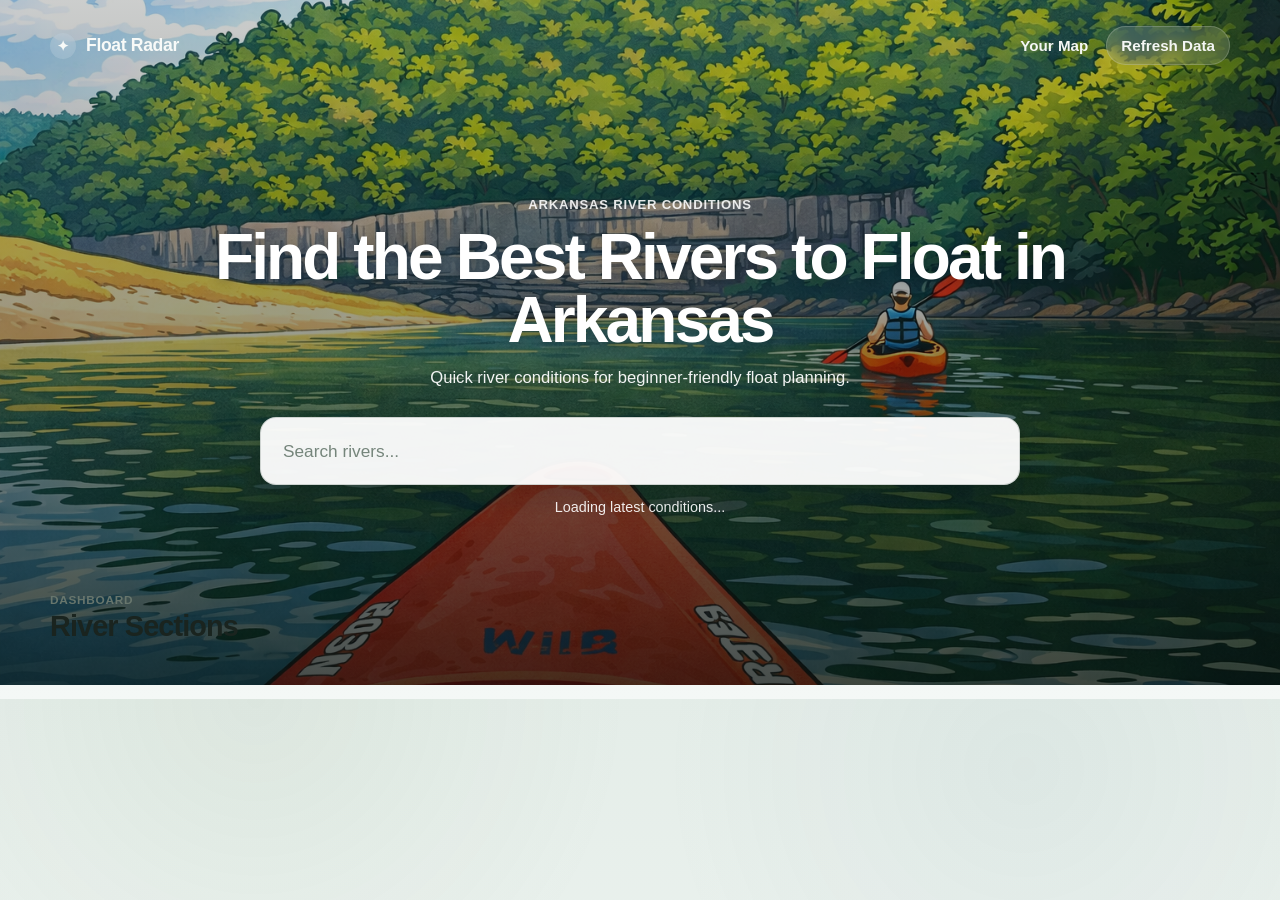
==== index.html @ 1bf14e44 "Update index.html" ====
<!DOCTYPE html>
<html lang="en">
<head>
  <meta charset="UTF-8" />
  <meta name="viewport" content="width=device-width, initial-scale=1.0" />
  <title>Float Radar</title>
  <link rel="stylesheet" href="style.css" />
</head>
<body>
  <header class="hero">
    <img class="hero-image" src="images/hero.jpg" alt="Float Radar hero" />
    <div class="hero-overlay"></div>

    <div class="hero-topbar">
      <div class="brand">
        <span class="brand-mark">✦</span>
        <span class="brand-text">Float Radar</span>
      </div>

      <nav class="top-nav" aria-label="Primary">
        <a href="#" class="nav-link">Your Map</a>
        <button id="refreshBtn" class="nav-button" type="button">Refresh Data</button>
      </nav>
    </div>

    <div class="hero-inner">
      <p class="eyebrow">Arkansas River Conditions</p>
      <h1>Find the Best Rivers to Float in Arkansas</h1>
      <p class="hero-text">
        Quick river conditions for beginner-friendly float planning.
      </p>

      <div class="hero-search-wrap">
        <label class="sr-only" for="riverSearch">Search rivers</label>
        <input
          id="riverSearch"
          class="hero-search"
          type="search"
          placeholder="Search rivers..."
          autocomplete="off"
        />
      </div>

      <p id="lastUpdated" class="last-updated">Loading latest conditions...</p>
    </div>
  </header>

  <main class="app-shell">
    <section id="messageBox" class="message-box hidden" aria-live="polite"></section>

    <section class="section-header">
      <p class="section-kicker">Dashboard</p>
      <h2>River Sections</h2>
    </section>

    <section id="riverGrid" class="river-grid" aria-live="polite"></section>
  </main>

  <script src="app.js"></script>
  <script src="script.js"></script>
</body>
</html>
---- style.css ----
:root {
  --bg: #edf3ef;
  --bg-soft: #f8fbf9;
  --text: #1a241f;
  --muted: #68766d;
  --line: rgba(20, 35, 26, 0.08);

  --white: #ffffff;
  --card-shadow: 0 14px 30px rgba(17, 29, 22, 0.1);
  --card-shadow-hover: 0 18px 34px rgba(17, 29, 22, 0.14);

  --good-bg: #8fad66;
  --good-text: #1f351d;

  --marginal-bg: #d8c36f;
  --marginal-text: #4b3b0f;

  --low-bg: #d8c36f;
  --low-text: #4b3b0f;

  --high-bg: #95afbf;
  --high-text: #173447;

  --blown-bg: #d48e7d;
  --blown-text: #4c1f16;

  --none-bg: #dde5df;
  --none-text: #38433c;

  --band-good: linear-gradient(180deg, rgba(123, 151, 101, 0.9), rgba(112, 140, 91, 0.95));
  --band-low: linear-gradient(180deg, rgba(195, 167, 88, 0.9), rgba(182, 150, 66, 0.95));
  --band-marginal: linear-gradient(180deg, rgba(195, 167, 88, 0.9), rgba(182, 150, 66, 0.95));
  --band-high: linear-gradient(180deg, rgba(124, 150, 166, 0.9), rgba(106, 133, 149, 0.95));
  --band-blown: linear-gradient(180deg, rgba(195, 109, 89, 0.95), rgba(176, 86, 67, 1));
  --band-none: linear-gradient(180deg, rgba(201, 211, 203, 0.9), rgba(187, 198, 190, 0.95));

  --radius-xl: 18px;
  --radius-lg: 14px;
  --radius-md: 10px;
}

* {
  box-sizing: border-box;
}

html {
  scroll-behavior: smooth;
}

body {
  margin: 0;
  font-family: Inter, Arial, Helvetica, sans-serif;
  color: var(--text);
  background:
    radial-gradient(circle at 20% 0%, rgba(120, 150, 110, 0.08), transparent 30%),
    radial-gradient(circle at 80% 10%, rgba(80, 120, 140, 0.06), transparent 30%),
    linear-gradient(to bottom, #e4ede8, #f4f8f6);
}

a {
  color: inherit;
  text-decoration: none;
}

button,
input {
  font: inherit;
}

.hidden {
  display: none !important;
}

.sr-only {
  position: absolute;
  width: 1px;
  height: 1px;
  padding: 0;
  margin: -1px;
  overflow: hidden;
  clip: rect(0 0 0 0);
  white-space: nowrap;
  border: 0;
}

.hero {
  position: relative;
  min-height: 620px;
  overflow: hidden;
  color: #fff;
}

.hero-image {
  position: absolute;
  inset: 0;
  width: 100%;
  height: 100%;
  object-fit: cover;
  object-position: center 78%;
}

.hero-overlay {
  position: absolute;
  inset: 0;
  background:
    linear-gradient(to bottom, rgba(8, 16, 12, 0.2), rgba(8, 16, 12, 0.42) 52%, rgba(8, 16, 12, 0.74) 100%);
}

.hero-topbar {
  position: relative;
  z-index: 2;
  max-width: 1220px;
  margin: 0 auto;
  padding: 26px 20px 0;
  display: flex;
  justify-content: space-between;
  align-items: center;
}

.brand {
  display: inline-flex;
  align-items: center;
  gap: 10px;
  color: #f8faf8;
  font-weight: 800;
  font-size: 1.1rem;
  letter-spacing: -0.02em;
}

.brand-mark {
  display: inline-flex;
  width: 26px;
  height: 26px;
  align-items: center;
  justify-content: center;
  border-radius: 999px;
  background: rgba(255, 255, 255, 0.14);
  backdrop-filter: blur(8px);
  font-size: 0.9rem;
}

.top-nav {
  display: inline-flex;
  align-items: center;
  gap: 18px;
}

.nav-link,
.nav-button {
  color: #f5f7f5;
  font-size: 0.95rem;
  font-weight: 700;
  background: none;
  border: none;
  padding: 0;
  cursor: pointer;
}

.nav-button {
  padding: 10px 14px;
  border-radius: 999px;
  background: rgba(255, 255, 255, 0.14);
  backdrop-filter: blur(10px);
  border: 1px solid rgba(255, 255, 255, 0.18);
}

.hero-inner {
  position: relative;
  z-index: 2;
  max-width: 980px;
  margin: 0 auto;
  padding: 132px 20px 170px;
  text-align: center;
}

.eyebrow {
  margin: 0 0 14px;
  font-size: 0.82rem;
  font-weight: 800;
  letter-spacing: 0.06em;
  text-transform: uppercase;
  color: rgba(255, 255, 255, 0.88);
}

.hero h1 {
  margin: 0;
  font-size: clamp(2.6rem, 5vw, 4.2rem);
  line-height: 0.98;
  letter-spacing: -0.045em;
  font-weight: 800;
  text-shadow: 0 2px 12px rgba(0, 0, 0, 0.25);
}

.hero-text {
  margin: 14px auto 0;
  max-width: 640px;
  font-size: 1.04rem;
  line-height: 1.55;
  color: rgba(255, 255, 255, 0.94);
}

.hero-search-wrap {
  margin: 26px auto 0;
  max-width: 760px;
}

.hero-search {
  width: 100%;
  height: 68px;
  padding: 0 22px;
  border: 1px solid rgba(34, 57, 44, 0.18);
  border-radius: 16px;
  outline: none;
  background: rgba(255, 255, 255, 0.95);
  box-shadow: 0 16px 26px rgba(11, 24, 17, 0.18);
  font-size: 1.08rem;
  color: var(--text);
}

.hero-search::placeholder {
  color: #75857b;
}

.last-updated {
  margin: 14px 0 0;
  font-size: 0.9rem;
  color: rgba(255, 255, 255, 0.9);
}

.app-shell {
  max-width: 1220px;
  margin: -92px auto 44px;
  padding: 0 20px;
  position: relative;
  z-index: 3;
}

.message-box {
  margin-bottom: 14px;
  padding: 12px 14px;
  border-radius: 12px;
  background: #fff8e8;
  border: 1px solid #f1deb5;
  color: #7a5d0d;
}

.detail-section {
  margin-bottom: 18px;
}

.detail-card {
  border-radius: 18px;
  background: rgba(255, 255, 255, 0.96);
  border: 1px solid rgba(255, 255, 255, 0.82);
  box-shadow: var(--card-shadow);
  padding: 18px;
}

.detail-head {
  display: flex;
  justify-content: space-between;
  gap: 18px;
  align-items: flex-start;
}

.detail-river {
  margin: 0;
  font-size: 0.78rem;
  letter-spacing: 0.06em;
  text-transform: uppercase;
  font-weight: 800;
  color: var(--muted);
}

.detail-section-name {
  margin: 4px 0 0;
  font-size: 1.7rem;
  line-height: 1.05;
  letter-spacing: -0.03em;
}

.detail-close {
  border: none;
  border-radius: 999px;
  background: #eff3f0;
  color: var(--text);
  font-weight: 800;
  padding: 10px 14px;
  cursor: pointer;
}

.detail-stats {
  margin-top: 16px;
  display: grid;
  grid-template-columns: repeat(4, minmax(0, 1fr));
  gap: 12px;
}

.detail-stat {
  padding: 12px;
  border-radius: 12px;
  background: #f5f8f6;
  border: 1px solid rgba(20, 35, 26, 0.05);
}

.detail-stat-label {
  display: block;
  font-size: 0.72rem;
  font-weight: 800;
  letter-spacing: 0.05em;
  text-transform: uppercase;
  color: var(--muted);
}

.detail-stat-value {
  display: block;
  margin-top: 6px;
  font-size: 1rem;
  font-weight: 800;
}

.detail-meta {
  margin-top: 16px;
  display: grid;
  gap: 10px;
}

.detail-condition,
.detail-range,
.detail-notes {
  margin: 0;
  line-height: 1.5;
}

.detail-link {
  display: inline-flex;
  align-items: center;
  width: fit-content;
  font-weight: 800;
  color: #214b40;
}

.section-header {
  margin: 0 0 14px;
}

.section-kicker {
  margin: 0 0 4px;
  font-size: 0.74rem;
  font-weight: 800;
  letter-spacing: 0.06em;
  text-transform: uppercase;
  color: var(--muted);
}

.section-header h2 {
  margin: 0;
  font-size: 1.8rem;
  line-height: 1.05;
  letter-spacing: -0.03em;
}

.river-grid {
  display: grid;
  grid-template-columns: repeat(4, minmax(0, 1fr));
  gap: 18px;
}

.river-card {
  border-radius: var(--radius-xl);
  overflow: hidden;
  background: var(--white);
  border: 1px solid rgba(255, 255, 255, 0.78);
  box-shadow: var(--card-shadow);
  transition: transform 0.18s ease, box-shadow 0.18s ease;
  cursor: pointer;
}

.river-card:hover {
  transform: translateY(-3px);
  box-shadow: var(--card-shadow-hover);
}

.card-top {
  background: rgba(255, 255, 255, 0.97);
}

.card-body {
  padding: 16px 16px 12px;
}

.card-top-row {
  display: flex;
  justify-content: space-between;
  align-items: flex-start;
  gap: 10px;
}

.card-title-wrap {
  min-width: 0;
}

.river-name {
  margin: 0;
  font-size: 1rem;
  line-height: 1.05;
  letter-spacing: -0.025em;
  font-weight: 800;
}

.river-section {
  margin: 4px 0 0;
  color: var(--muted);
  font-size: 0.78rem;
  line-height: 1.3;
}

.status-badge {
  display: inline-flex;
  align-items: center;
  justify-content: center;
  padding: 6px 11px;
  min-width: 62px;
  border-radius: 999px;
  font-size: 0.72rem;
  font-weight: 800;
  line-height: 1;
  white-space: nowrap;
  border: 1px solid rgba(0, 0, 0, 0.05);
}

.status-good {
  background: var(--good-bg);
  color: var(--good-text);
}

.status-marginal {
  background: var(--marginal-bg);
  color: var(--marginal-text);
}

.status-low {
  background: var(--low-bg);
  color: var(--low-text);
}

.status-high {
  background: var(--high-bg);
  color: var(--high-text);
}

.status-blown {
  background: var(--blown-bg);
  color: var(--blown-text);
}

.status-none {
  background: var(--none-bg);
  color: var(--none-text);
}

.card-main-stats {
  margin-top: 14px;
  display: flex;
  justify-content: space-between;
  align-items: flex-end;
  gap: 10px;
}

.level {
  font-size: 2.15rem;
  line-height: 1;
  letter-spacing: -0.05em;
  font-weight: 800;
}

.flow {
  font-size: 0.9rem;
  font-weight: 700;
  color: var(--muted);
}

.card-secondary {
  margin-top: 12px;
  padding-top: 10px;
  border-top: 1px solid var(--line);
  display: grid;
  grid-template-columns: repeat(2, minmax(0, 1fr));
  gap: 10px 16px;
}

.secondary-item {
  display: flex;
  flex-direction: column;
  gap: 4px;
}

.secondary-label {
  font-size: 0.68rem;
  letter-spacing: 0.05em;
  text-transform: uppercase;
  font-weight: 800;
  color: var(--muted);
}

.secondary-value {
  font-size: 0.9rem;
  font-weight: 700;
}

.card-band {
  padding: 12px 16px;
  color: #fff;
  font-size: 0.88rem;
  font-weight: 700;
}

.card-band.good {
  background: var(--band-good);
}

.card-band.marginal {
  background: var(--band-marginal);
  color: #2b2511;
}

.card-band.low {
  background: var(--band-low);
  color: #2b2511;
}

.card-band.high {
  background: var(--band-high);
  color: #0f2634;
}

.card-band.blown {
  background: var(--band-blown);
}

.card-band.none {
  background: var(--band-none);
  color: #2b352f;
}

.card-footer {
  padding: 12px 16px 14px;
  background: rgba(255, 255, 255, 0.97);
  border-top: 1px solid var(--line);
}

.card-link {
  display: inline-flex;
  align-items: center;
  gap: 6px;
  font-size: 0.88rem;
  font-weight: 800;
  color: #214b40;
}

@media (max-width: 1100px) {
  .river-grid {
    grid-template-columns: repeat(3, minmax(0, 1fr));
  }
}

@media (max-width: 860px) {
  .hero {
    min-height: 560px;
  }

  .hero-inner {
    padding: 116px 16px 152px;
  }

  .hero-topbar {
    padding: 18px 16px 0;
  }

  .app-shell {
    padding: 0 16px;
  }

  .river-grid {
    grid-template-columns: repeat(2, minmax(0, 1fr));
    gap: 14px;
  }

  .detail-stats {
    grid-template-columns: repeat(2, minmax(0, 1fr));
  }
}

@media (max-width: 560px) {
  .hero {
    min-height: 520px;
  }

  .hero-image {
    object-position: center 82%;
  }

  .hero-inner {
    padding: 110px 16px 138px;
  }

  .hero h1 {
    font-size: 2.3rem;
  }

  .hero-search {
    height: 58px;
    font-size: 1rem;
  }

  .top-nav {
    gap: 10px;
  }

  .nav-link {
    display: none;
  }

  .river-grid {
    grid-template-columns: 1fr;
  }

  .detail-head {
    flex-direction: column;
  }

  .detail-stats {
    grid-template-columns: 1fr 1fr;
  }
}
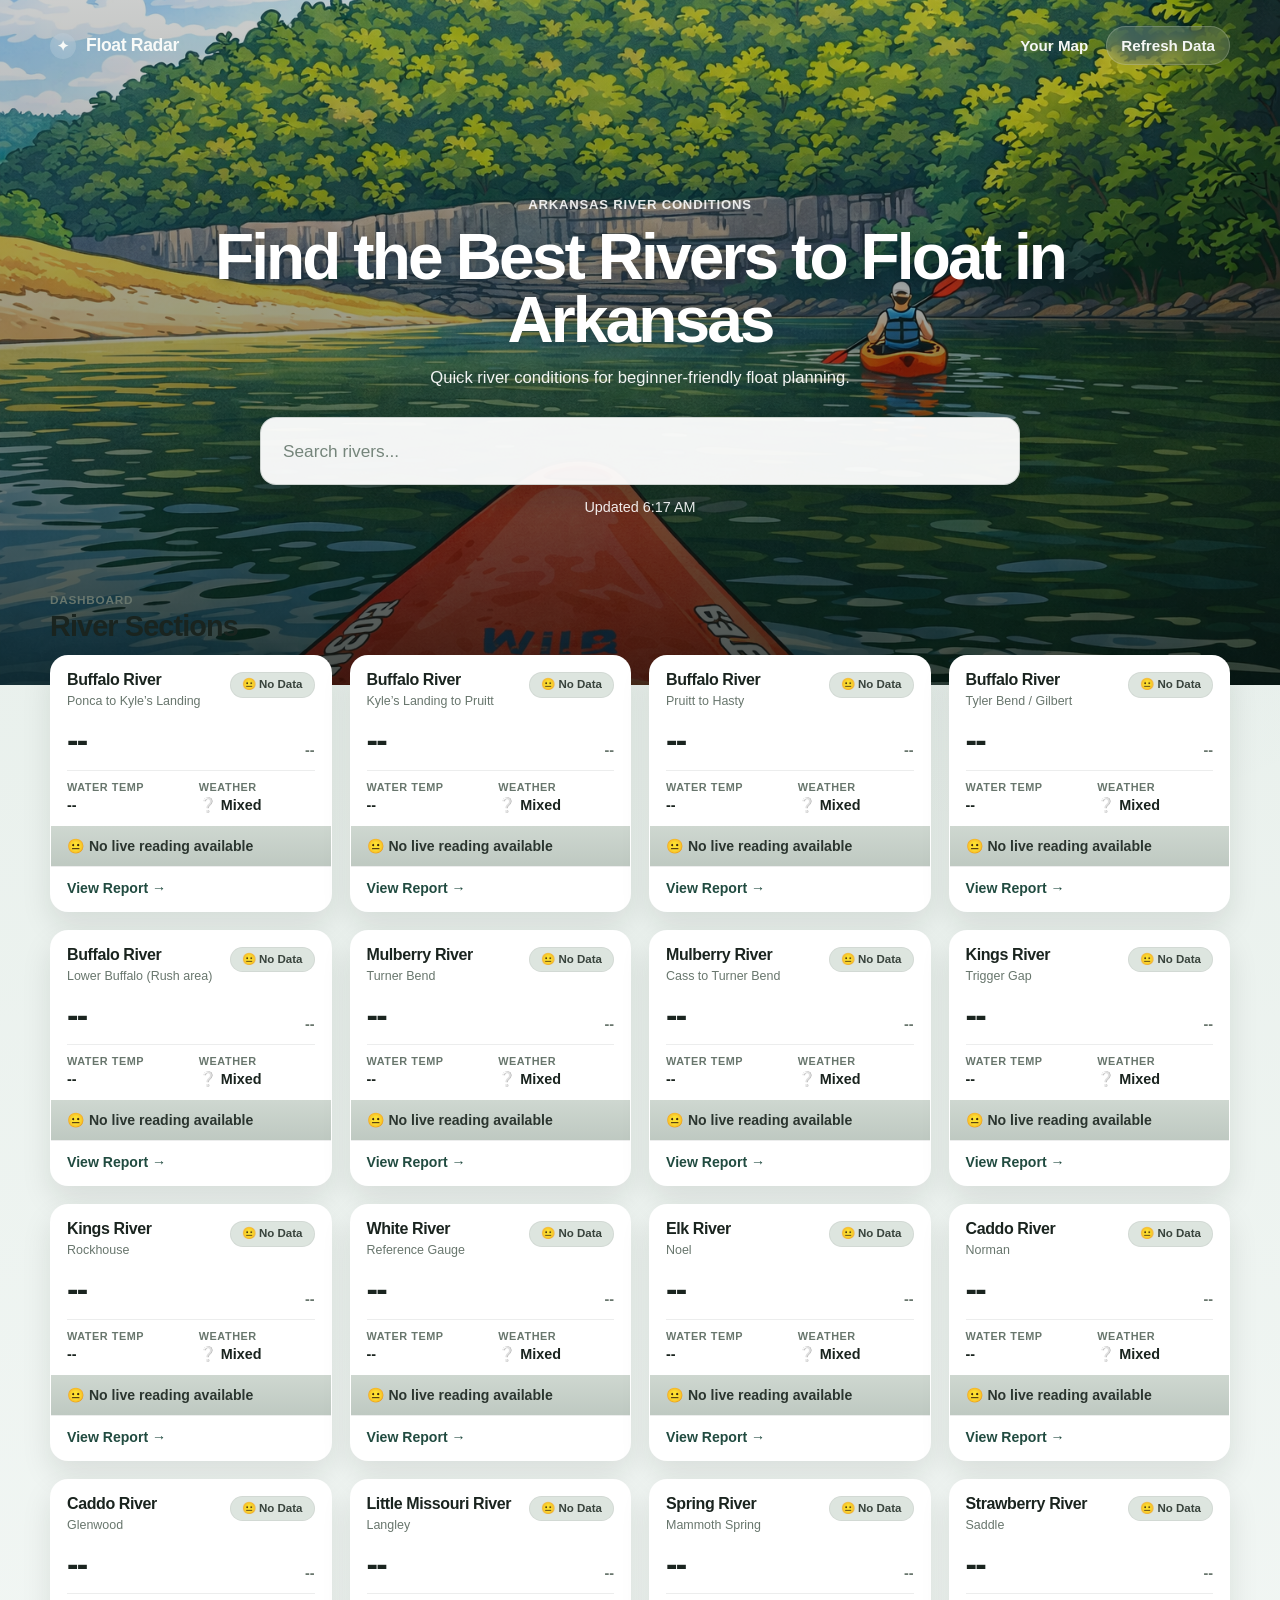
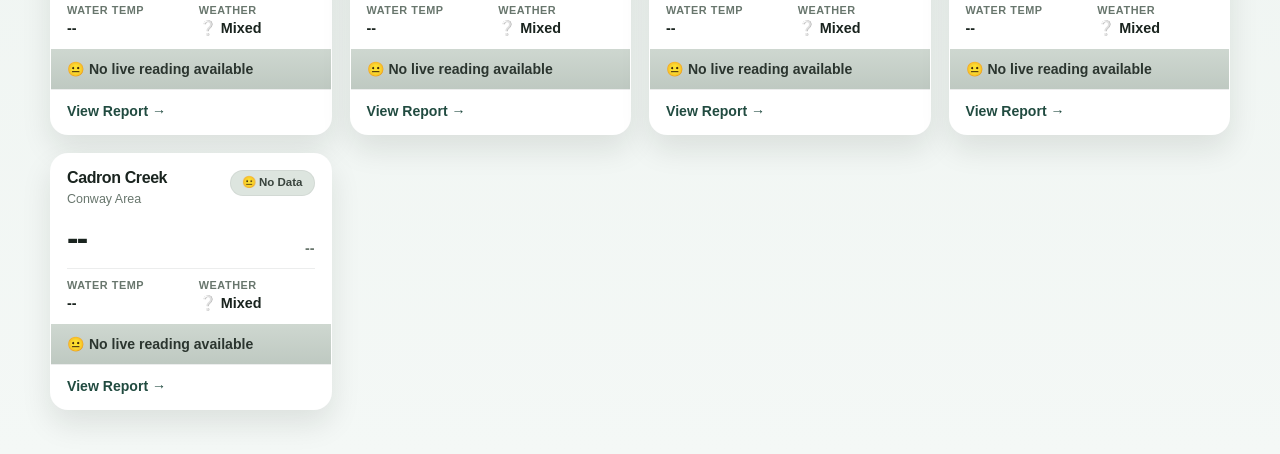
==== commit 4f5714f1: "Update index.html" ====
--- a/index.html
+++ b/index.html
@@ -56,7 +56,7 @@
     <section id="riverGrid" class="river-grid" aria-live="polite"></section>
   </main>
 
-  <script src="app.js"></script>
+  <script src="status.js"></script>
   <script src="script.js"></script>
 </body>
 </html>
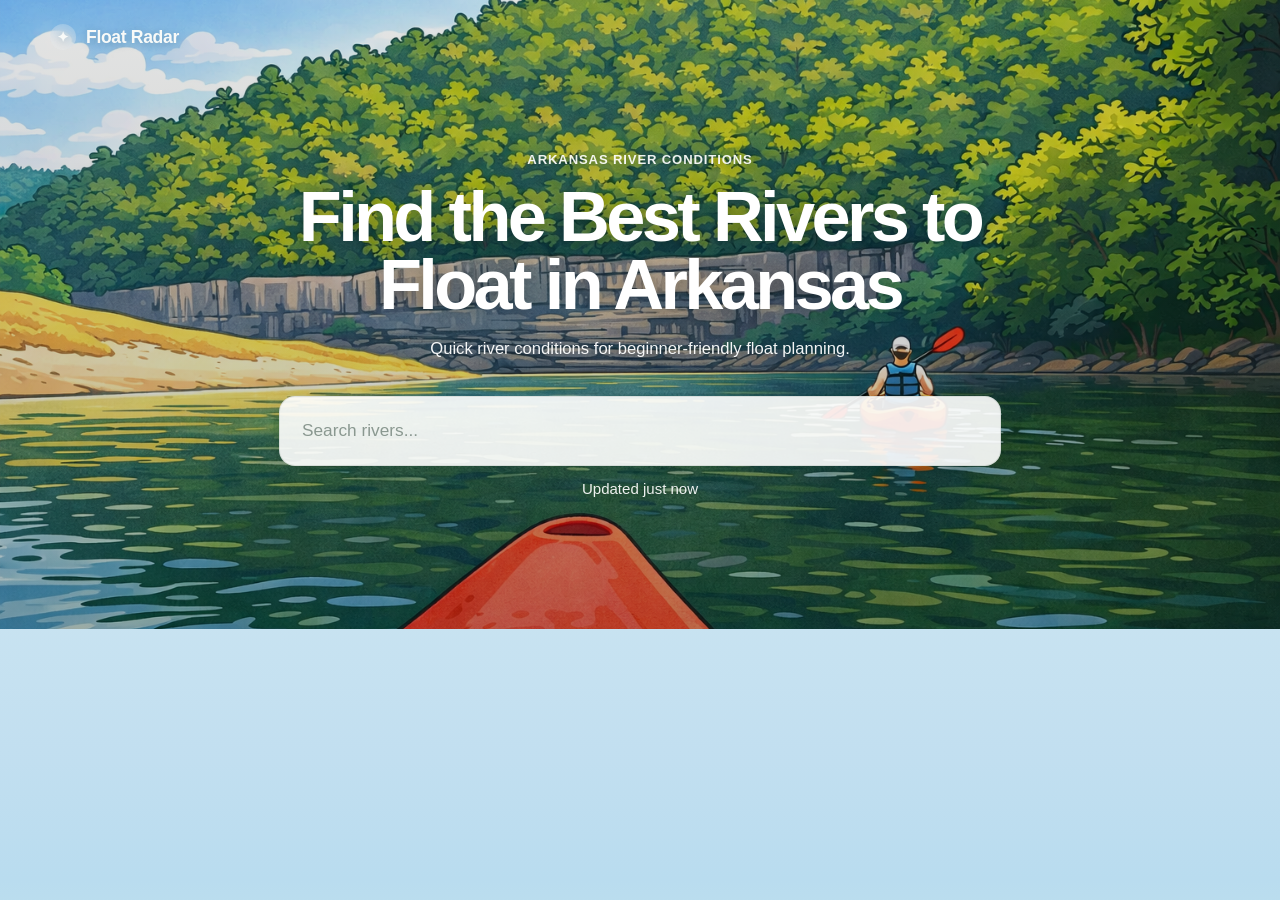
==== commit e91ed35c: "Update index.html" ====
--- a/index.html
+++ b/index.html
@@ -11,27 +11,27 @@
     <img class="hero-image" src="images/hero.jpg" alt="Float Radar hero" />
     <div class="hero-overlay"></div>
 
+    <!-- Top Left Brand ONLY -->
     <div class="hero-topbar">
       <div class="brand">
         <span class="brand-mark">✦</span>
         <span class="brand-text">Float Radar</span>
       </div>
-
-      <nav class="top-nav" aria-label="Primary">
-        <a href="#" class="nav-link">Your Map</a>
-        <button id="refreshBtn" class="nav-button" type="button">Refresh Data</button>
-      </nav>
     </div>
 
     <div class="hero-inner">
-      <p class="eyebrow">Arkansas River Conditions</p>
-      <h1>Find the Best Rivers to Float in Arkansas</h1>
+      <p class="eyebrow">ARKANSAS RIVER CONDITIONS</p>
+
+      <h1>
+        Find the Best Rivers to<br />
+        Float in Arkansas
+      </h1>
+
       <p class="hero-text">
         Quick river conditions for beginner-friendly float planning.
       </p>
 
       <div class="hero-search-wrap">
-        <label class="sr-only" for="riverSearch">Search rivers</label>
         <input
           id="riverSearch"
           class="hero-search"
@@ -41,18 +41,14 @@
         />
       </div>
 
-      <p id="lastUpdated" class="last-updated">Loading latest conditions...</p>
+      <p id="lastUpdated" class="last-updated">Updated just now</p>
     </div>
   </header>
 
   <main class="app-shell">
     <section id="messageBox" class="message-box hidden" aria-live="polite"></section>
 
-    <section class="section-header">
-      <p class="section-kicker">Dashboard</p>
-      <h2>River Sections</h2>
-    </section>
-
+    <!-- NO section header (matches final iteration) -->
     <section id="riverGrid" class="river-grid" aria-live="polite"></section>
   </main>
 
--- a/style.css
+++ b/style.css
@@ -1,6 +1,4 @@
 :root {
-  --bg: #edf3ef;
-  --bg-soft: #f8fbf9;
   --text: #1a241f;
   --muted: #68766d;
   --line: rgba(20, 35, 26, 0.08);
@@ -51,10 +49,15 @@
   margin: 0;
   font-family: Inter, Arial, Helvetica, sans-serif;
   color: var(--text);
-  background:
-    radial-gradient(circle at 20% 0%, rgba(120, 150, 110, 0.08), transparent 30%),
-    radial-gradient(circle at 80% 10%, rgba(80, 120, 140, 0.06), transparent 30%),
-    linear-gradient(to bottom, #e4ede8, #f4f8f6);
+  background: linear-gradient(
+    180deg,
+    #c8e3f1 0%,
+    #c2dff0 22%,
+    #b9dcef 43%,
+    #c2e3ea 63%,
+    #d0ebe5 81%,
+    #def3eb 100%
+  );
 }
 
 a {
@@ -83,9 +86,11 @@
   border: 0;
 }
 
+/* HERO */
+
 .hero {
   position: relative;
-  min-height: 620px;
+  min-height: 604px;
   overflow: hidden;
   color: #fff;
 }
@@ -96,14 +101,21 @@
   width: 100%;
   height: 100%;
   object-fit: cover;
-  object-position: center 78%;
+  object-position: center 34%;
 }
 
 .hero-overlay {
   position: absolute;
   inset: 0;
   background:
-    linear-gradient(to bottom, rgba(8, 16, 12, 0.2), rgba(8, 16, 12, 0.42) 52%, rgba(8, 16, 12, 0.74) 100%);
+    linear-gradient(
+      to bottom,
+      rgba(8, 16, 12, 0.10) 0%,
+      rgba(8, 16, 12, 0.14) 24%,
+      rgba(8, 16, 12, 0.18) 48%,
+      rgba(8, 16, 12, 0.22) 72%,
+      rgba(8, 16, 12, 0.26) 100%
+    );
 }
 
 .hero-topbar {
@@ -111,7 +123,7 @@
   z-index: 2;
   max-width: 1220px;
   margin: 0 auto;
-  padding: 26px 20px 0;
+  padding: 24px 20px 0;
   display: flex;
   justify-content: space-between;
   align-items: center;
@@ -125,6 +137,7 @@
   font-weight: 800;
   font-size: 1.1rem;
   letter-spacing: -0.02em;
+  text-shadow: 0 2px 10px rgba(0, 0, 0, 0.18);
 }
 
 .brand-mark {
@@ -154,6 +167,7 @@
   border: none;
   padding: 0;
   cursor: pointer;
+  text-shadow: 0 2px 10px rgba(0, 0, 0, 0.18);
 }
 
 .nav-button {
@@ -169,67 +183,72 @@
   z-index: 2;
   max-width: 980px;
   margin: 0 auto;
-  padding: 132px 20px 170px;
+  padding: 102px 20px 132px;
   text-align: center;
 }
 
 .eyebrow {
-  margin: 0 0 14px;
+  margin: 0 0 16px;
   font-size: 0.82rem;
   font-weight: 800;
-  letter-spacing: 0.06em;
+  letter-spacing: 0.065em;
   text-transform: uppercase;
-  color: rgba(255, 255, 255, 0.88);
+  color: rgba(255, 255, 255, 0.92);
+  text-shadow: 0 2px 10px rgba(0, 0, 0, 0.16);
 }
 
 .hero h1 {
   margin: 0;
-  font-size: clamp(2.6rem, 5vw, 4.2rem);
-  line-height: 0.98;
-  letter-spacing: -0.045em;
-  font-weight: 800;
-  text-shadow: 0 2px 12px rgba(0, 0, 0, 0.25);
+  font-size: clamp(3.15rem, 5.5vw, 4.95rem);
+  line-height: 0.96;
+  letter-spacing: -0.052em;
+  font-weight: 800;
+  text-shadow: 0 2px 14px rgba(0, 0, 0, 0.22);
 }
 
 .hero-text {
-  margin: 14px auto 0;
-  max-width: 640px;
+  margin: 18px auto 0;
+  max-width: 660px;
   font-size: 1.04rem;
   line-height: 1.55;
-  color: rgba(255, 255, 255, 0.94);
+  color: rgba(255, 255, 255, 0.95);
+  text-shadow: 0 2px 10px rgba(0, 0, 0, 0.16);
 }
 
 .hero-search-wrap {
-  margin: 26px auto 0;
-  max-width: 760px;
+  margin: 34px auto 0;
+  max-width: 722px;
 }
 
 .hero-search {
   width: 100%;
-  height: 68px;
+  height: 70px;
   padding: 0 22px;
-  border: 1px solid rgba(34, 57, 44, 0.18);
+  border: 1px solid rgba(34, 57, 44, 0.10);
   border-radius: 16px;
   outline: none;
-  background: rgba(255, 255, 255, 0.95);
-  box-shadow: 0 16px 26px rgba(11, 24, 17, 0.18);
+  background: rgba(255, 255, 255, 0.90);
+  box-shadow: 0 14px 26px rgba(11, 24, 17, 0.12);
   font-size: 1.08rem;
   color: var(--text);
 }
 
 .hero-search::placeholder {
-  color: #75857b;
+  color: #8a9890;
 }
 
 .last-updated {
   margin: 14px 0 0;
-  font-size: 0.9rem;
-  color: rgba(255, 255, 255, 0.9);
-}
+  font-size: 0.94rem;
+  color: rgba(255, 255, 255, 0.92);
+  text-shadow: 0 2px 8px rgba(0, 0, 0, 0.16);
+}
+
+/* MAIN */
 
 .app-shell {
   max-width: 1220px;
-  margin: -92px auto 44px;
+  margin: -58px auto 44px;
   padding: 0 20px;
   position: relative;
   z-index: 3;
@@ -244,104 +263,8 @@
   color: #7a5d0d;
 }
 
-.detail-section {
-  margin-bottom: 18px;
-}
-
-.detail-card {
-  border-radius: 18px;
-  background: rgba(255, 255, 255, 0.96);
-  border: 1px solid rgba(255, 255, 255, 0.82);
-  box-shadow: var(--card-shadow);
-  padding: 18px;
-}
-
-.detail-head {
-  display: flex;
-  justify-content: space-between;
-  gap: 18px;
-  align-items: flex-start;
-}
-
-.detail-river {
-  margin: 0;
-  font-size: 0.78rem;
-  letter-spacing: 0.06em;
-  text-transform: uppercase;
-  font-weight: 800;
-  color: var(--muted);
-}
-
-.detail-section-name {
-  margin: 4px 0 0;
-  font-size: 1.7rem;
-  line-height: 1.05;
-  letter-spacing: -0.03em;
-}
-
-.detail-close {
-  border: none;
-  border-radius: 999px;
-  background: #eff3f0;
-  color: var(--text);
-  font-weight: 800;
-  padding: 10px 14px;
-  cursor: pointer;
-}
-
-.detail-stats {
-  margin-top: 16px;
-  display: grid;
-  grid-template-columns: repeat(4, minmax(0, 1fr));
-  gap: 12px;
-}
-
-.detail-stat {
-  padding: 12px;
-  border-radius: 12px;
-  background: #f5f8f6;
-  border: 1px solid rgba(20, 35, 26, 0.05);
-}
-
-.detail-stat-label {
-  display: block;
-  font-size: 0.72rem;
-  font-weight: 800;
-  letter-spacing: 0.05em;
-  text-transform: uppercase;
-  color: var(--muted);
-}
-
-.detail-stat-value {
-  display: block;
-  margin-top: 6px;
-  font-size: 1rem;
-  font-weight: 800;
-}
-
-.detail-meta {
-  margin-top: 16px;
-  display: grid;
-  gap: 10px;
-}
-
-.detail-condition,
-.detail-range,
-.detail-notes {
-  margin: 0;
-  line-height: 1.5;
-}
-
-.detail-link {
-  display: inline-flex;
-  align-items: center;
-  width: fit-content;
-  font-weight: 800;
-  color: #214b40;
-}
-
 .section-header {
-  margin: 0 0 14px;
+  margin: 0 0 18px;
 }
 
 .section-kicker {
@@ -350,14 +273,15 @@
   font-weight: 800;
   letter-spacing: 0.06em;
   text-transform: uppercase;
-  color: var(--muted);
+  color: rgba(35, 53, 47, 0.42);
 }
 
 .section-header h2 {
   margin: 0;
-  font-size: 1.8rem;
+  font-size: 1.9rem;
   line-height: 1.05;
   letter-spacing: -0.03em;
+  color: #23352f;
 }
 
 .river-grid {
@@ -369,7 +293,7 @@
 .river-card {
   border-radius: var(--radius-xl);
   overflow: hidden;
-  background: var(--white);
+  background: rgba(255, 255, 255, 0.97);
   border: 1px solid rgba(255, 255, 255, 0.78);
   box-shadow: var(--card-shadow);
   transition: transform 0.18s ease, box-shadow 0.18s ease;
@@ -558,6 +482,212 @@
   color: #214b40;
 }
 
+/* DETAIL PAGE */
+
+.detail-page {
+  min-height: 100vh;
+}
+
+.detail-hero {
+  position: relative;
+  min-height: 320px;
+  overflow: hidden;
+  color: #fff;
+  background: linear-gradient(180deg, #365042, #1d2e27);
+}
+
+.detail-hero-overlay {
+  position: absolute;
+  inset: 0;
+  background: linear-gradient(to bottom, rgba(9, 16, 12, 0.2), rgba(9, 16, 12, 0.58));
+}
+
+.detail-topbar {
+  position: relative;
+  z-index: 2;
+  max-width: 1220px;
+  margin: 0 auto;
+  padding: 24px 20px 0;
+}
+
+.detail-back-link {
+  display: inline-flex;
+  align-items: center;
+  gap: 8px;
+  padding: 10px 14px;
+  border-radius: 999px;
+  background: rgba(255, 255, 255, 0.14);
+  backdrop-filter: blur(10px);
+  border: 1px solid rgba(255, 255, 255, 0.18);
+  font-weight: 800;
+  color: #f5f7f5;
+}
+
+.detail-hero-inner {
+  position: relative;
+  z-index: 2;
+  max-width: 1220px;
+  margin: 0 auto;
+  padding: 48px 20px 86px;
+}
+
+.detail-hero-kicker {
+  margin: 0 0 10px;
+  font-size: 0.8rem;
+  font-weight: 800;
+  letter-spacing: 0.06em;
+  text-transform: uppercase;
+  color: rgba(255, 255, 255, 0.85);
+}
+
+.detail-hero-inner h1 {
+  margin: 0;
+  font-size: clamp(2rem, 4vw, 3.2rem);
+  line-height: 1.02;
+  letter-spacing: -0.04em;
+  font-weight: 800;
+  text-shadow: 0 2px 12px rgba(0, 0, 0, 0.22);
+}
+
+.detail-hero-text {
+  margin: 14px 0 0;
+  max-width: 740px;
+  font-size: 1rem;
+  line-height: 1.55;
+  color: rgba(255, 255, 255, 0.92);
+}
+
+.detail-shell {
+  max-width: 1220px;
+  margin: -56px auto 44px;
+  padding: 0 20px;
+  position: relative;
+  z-index: 3;
+}
+
+.detail-page-card {
+  overflow: hidden;
+  border-radius: 18px;
+  background: rgba(255, 255, 255, 0.97);
+  border: 1px solid rgba(255, 255, 255, 0.82);
+  box-shadow: var(--card-shadow);
+}
+
+.detail-page-image-wrap {
+  width: 100%;
+  aspect-ratio: 16 / 7;
+  background: #dce6df;
+}
+
+.detail-page-image {
+  width: 100%;
+  height: 100%;
+  object-fit: cover;
+}
+
+.detail-page-body {
+  padding: 22px;
+}
+
+.detail-page-header {
+  display: flex;
+  justify-content: space-between;
+  align-items: flex-start;
+  gap: 16px;
+}
+
+.detail-page-title-wrap {
+  min-width: 0;
+}
+
+.detail-river {
+  margin: 0;
+  font-size: 0.78rem;
+  letter-spacing: 0.06em;
+  text-transform: uppercase;
+  font-weight: 800;
+  color: var(--muted);
+}
+
+.detail-section-name {
+  margin: 4px 0 0;
+  font-size: 2rem;
+  line-height: 1.02;
+  letter-spacing: -0.04em;
+}
+
+.detail-region {
+  margin: 8px 0 0;
+  color: var(--muted);
+  font-size: 0.95rem;
+}
+
+.detail-stats-grid {
+  margin-top: 18px;
+  display: grid;
+  grid-template-columns: repeat(4, minmax(0, 1fr));
+  gap: 12px;
+}
+
+.detail-stat-card {
+  padding: 14px;
+  border-radius: 12px;
+  background: #f5f8f6;
+  border: 1px solid rgba(20, 35, 26, 0.05);
+}
+
+.detail-stat-label {
+  display: block;
+  font-size: 0.72rem;
+  font-weight: 800;
+  letter-spacing: 0.05em;
+  text-transform: uppercase;
+  color: var(--muted);
+}
+
+.detail-stat-value {
+  display: block;
+  margin-top: 6px;
+  font-size: 1rem;
+  font-weight: 800;
+  line-height: 1.35;
+}
+
+.detail-page-sections {
+  margin-top: 18px;
+  display: grid;
+  gap: 14px;
+}
+
+.detail-info-block {
+  padding: 16px;
+  border-radius: 14px;
+  background: #fbfcfb;
+  border: 1px solid rgba(20, 35, 26, 0.06);
+}
+
+.detail-block-label {
+  margin: 0 0 8px;
+  font-size: 0.72rem;
+  font-weight: 800;
+  letter-spacing: 0.05em;
+  text-transform: uppercase;
+  color: var(--muted);
+}
+
+.detail-block-text {
+  margin: 0;
+  line-height: 1.55;
+}
+
+.detail-link {
+  display: inline-flex;
+  align-items: center;
+  width: fit-content;
+  font-weight: 800;
+  color: #214b40;
+}
+
 @media (max-width: 1100px) {
   .river-grid {
     grid-template-columns: repeat(3, minmax(0, 1fr));
@@ -566,11 +696,11 @@
 
 @media (max-width: 860px) {
   .hero {
-    min-height: 560px;
+    min-height: 540px;
   }
 
   .hero-inner {
-    padding: 116px 16px 152px;
+    padding: 96px 16px 116px;
   }
 
   .hero-topbar {
@@ -579,6 +709,7 @@
 
   .app-shell {
     padding: 0 16px;
+    margin: -46px auto 44px;
   }
 
   .river-grid {
@@ -586,30 +717,46 @@
     gap: 14px;
   }
 
-  .detail-stats {
+  .detail-topbar {
+    padding: 18px 16px 0;
+  }
+
+  .detail-hero-inner {
+    padding: 42px 16px 76px;
+  }
+
+  .detail-shell {
+    padding: 0 16px;
+  }
+
+  .detail-page-header {
+    flex-direction: column;
+  }
+
+  .detail-stats-grid {
     grid-template-columns: repeat(2, minmax(0, 1fr));
   }
 }
 
 @media (max-width: 560px) {
   .hero {
-    min-height: 520px;
+    min-height: 500px;
   }
 
   .hero-image {
-    object-position: center 82%;
+    object-position: center 42%;
   }
 
   .hero-inner {
-    padding: 110px 16px 138px;
+    padding: 86px 16px 102px;
   }
 
   .hero h1 {
-    font-size: 2.3rem;
+    font-size: 2.45rem;
   }
 
   .hero-search {
-    height: 58px;
+    height: 60px;
     font-size: 1rem;
   }
 
@@ -625,11 +772,19 @@
     grid-template-columns: 1fr;
   }
 
-  .detail-head {
-    flex-direction: column;
-  }
-
-  .detail-stats {
+  .detail-hero {
+    min-height: 280px;
+  }
+
+  .detail-hero-inner h1 {
+    font-size: 2.1rem;
+  }
+
+  .detail-page-body {
+    padding: 16px;
+  }
+
+  .detail-stats-grid {
     grid-template-columns: 1fr 1fr;
   }
 }
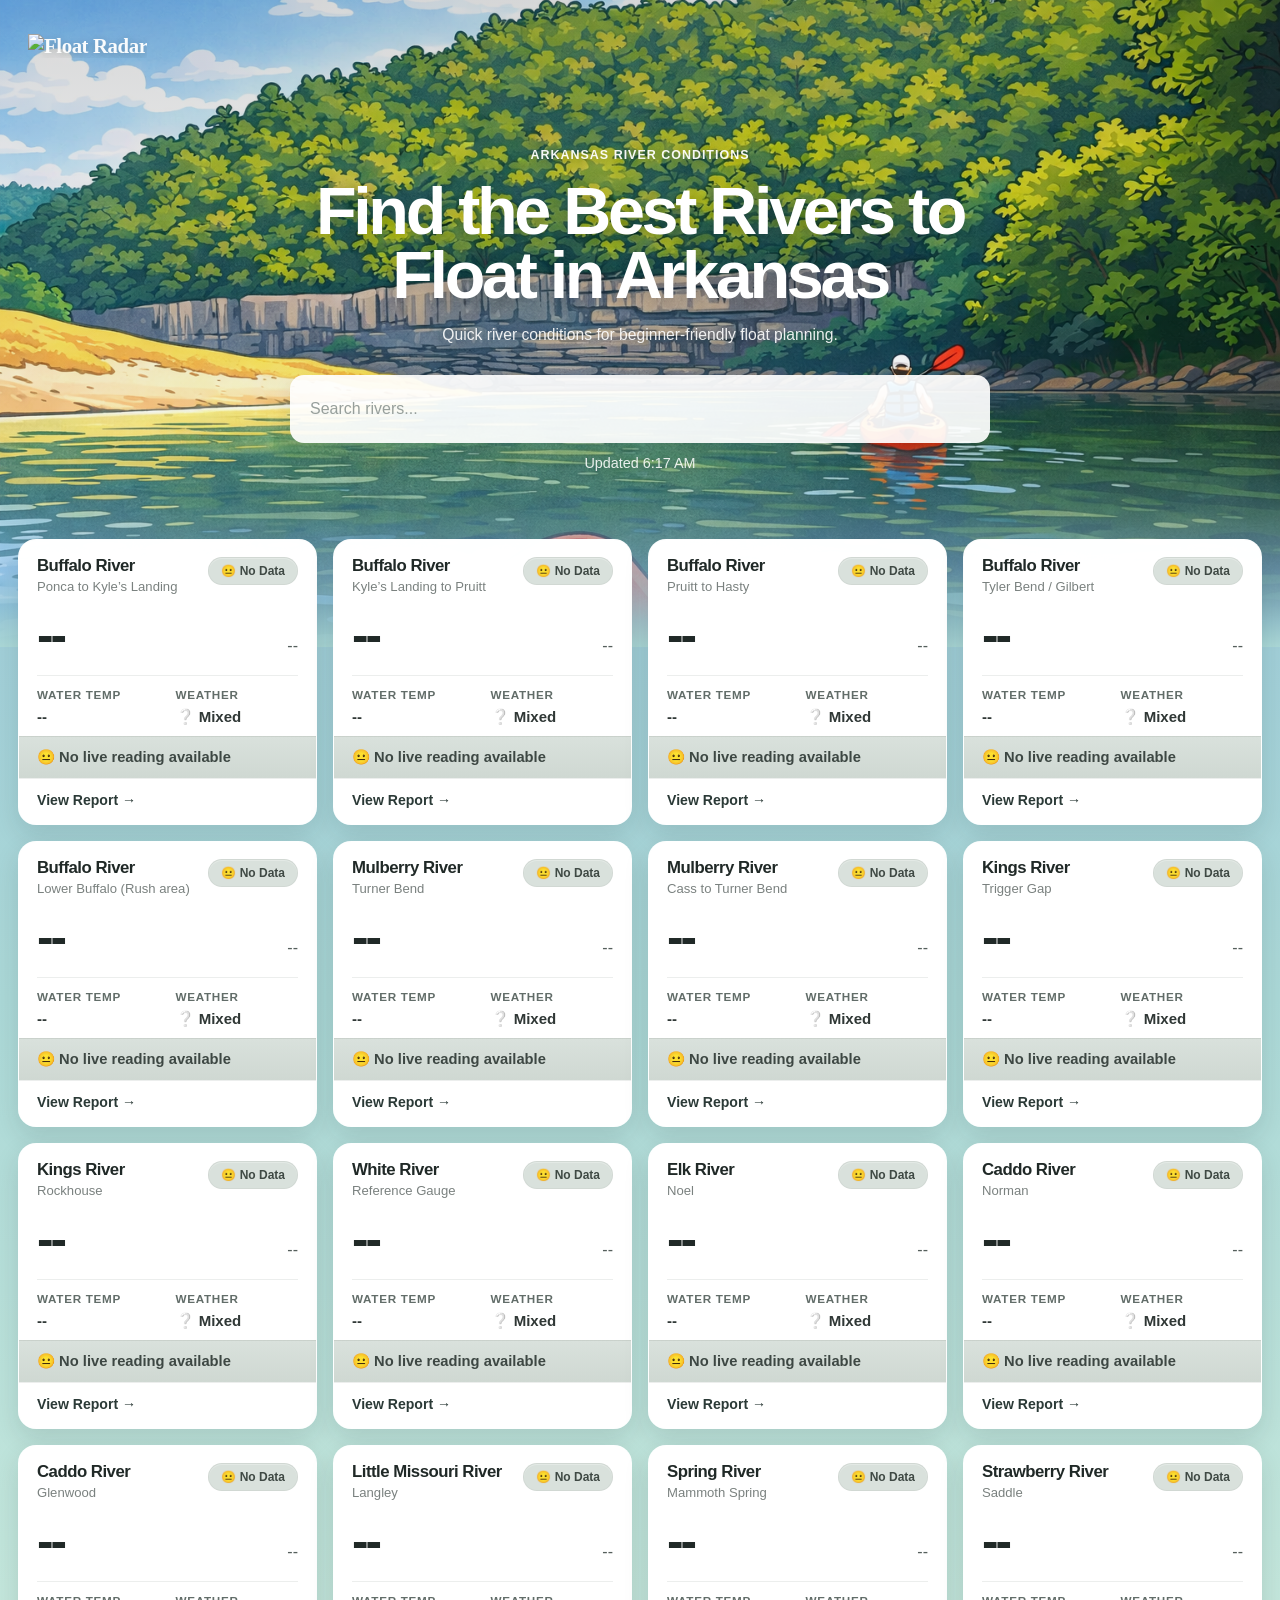
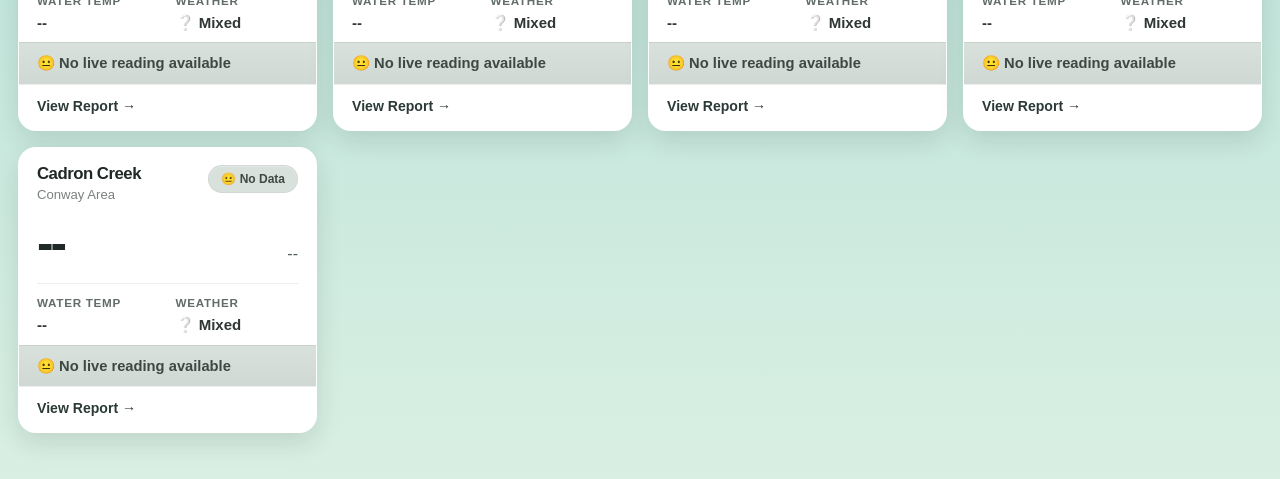
==== commit 1c44918c: "Update index.html" ====
--- a/index.html
+++ b/index.html
@@ -11,11 +11,13 @@
     <img class="hero-image" src="images/hero.jpg" alt="Float Radar hero" />
     <div class="hero-overlay"></div>
 
-    <!-- Top Left Brand ONLY -->
     <div class="hero-topbar">
       <div class="brand">
-        <span class="brand-mark">✦</span>
-        <span class="brand-text">Float Radar</span>
+        <img
+          class="brand-logo"
+          src="images/float-radar-logo.png"
+          alt="Float Radar"
+        />
       </div>
     </div>
 
@@ -47,8 +49,6 @@
 
   <main class="app-shell">
     <section id="messageBox" class="message-box hidden" aria-live="polite"></section>
-
-    <!-- NO section header (matches final iteration) -->
     <section id="riverGrid" class="river-grid" aria-live="polite"></section>
   </main>
 
--- a/style.css
+++ b/style.css
@@ -1,40 +1,43 @@
 :root {
-  --text: #1a241f;
-  --muted: #68766d;
-  --line: rgba(20, 35, 26, 0.08);
+  --text: #1f2b27;
+  --muted: #6f7774;
+  --line: rgba(24, 38, 31, 0.08);
 
   --white: #ffffff;
-  --card-shadow: 0 14px 30px rgba(17, 29, 22, 0.1);
-  --card-shadow-hover: 0 18px 34px rgba(17, 29, 22, 0.14);
-
-  --good-bg: #8fad66;
-  --good-text: #1f351d;
-
-  --marginal-bg: #d8c36f;
-  --marginal-text: #4b3b0f;
-
-  --low-bg: #d8c36f;
-  --low-text: #4b3b0f;
-
-  --high-bg: #95afbf;
-  --high-text: #173447;
-
-  --blown-bg: #d48e7d;
-  --blown-text: #4c1f16;
-
-  --none-bg: #dde5df;
-  --none-text: #38433c;
-
-  --band-good: linear-gradient(180deg, rgba(123, 151, 101, 0.9), rgba(112, 140, 91, 0.95));
-  --band-low: linear-gradient(180deg, rgba(195, 167, 88, 0.9), rgba(182, 150, 66, 0.95));
-  --band-marginal: linear-gradient(180deg, rgba(195, 167, 88, 0.9), rgba(182, 150, 66, 0.95));
-  --band-high: linear-gradient(180deg, rgba(124, 150, 166, 0.9), rgba(106, 133, 149, 0.95));
-  --band-blown: linear-gradient(180deg, rgba(195, 109, 89, 0.95), rgba(176, 86, 67, 1));
-  --band-none: linear-gradient(180deg, rgba(201, 211, 203, 0.9), rgba(187, 198, 190, 0.95));
-
-  --radius-xl: 18px;
-  --radius-lg: 14px;
-  --radius-md: 10px;
+  --card-shadow: 0 10px 26px rgba(20, 35, 30, 0.12);
+  --card-shadow-hover: 0 14px 30px rgba(20, 35, 30, 0.16);
+
+  --good-badge: #8faf70;
+  --good-badge-text: #22361f;
+
+  --great-badge: #89b36f;
+  --great-badge-text: #1f341d;
+
+  --low-badge: #dcc25e;
+  --low-badge-text: #53440e;
+
+  --marginal-badge: #dcc25e;
+  --marginal-badge-text: #53440e;
+
+  --high-badge: #9db8c9;
+  --high-badge-text: #1b394a;
+
+  --blown-badge: #d96d61;
+  --blown-badge-text: #ffffff;
+
+  --none-badge: #d9e1dc;
+  --none-badge-text: #3f4944;
+
+  --band-good: linear-gradient(180deg, #a8c59a 0%, #99bb8d 100%);
+  --band-low: linear-gradient(180deg, #e2ca65 0%, #d8c15c 100%);
+  --band-marginal: linear-gradient(180deg, #e2ca65 0%, #d8c15c 100%);
+  --band-high: linear-gradient(180deg, #a9c0cf 0%, #98b0c0 100%);
+  --band-blown: linear-gradient(180deg, #dc6355 0%, #cf5144 100%);
+  --band-none: linear-gradient(180deg, #d9e1dc 0%, #cfd8d2 100%);
+
+  --radius-card: 18px;
+  --radius-lg: 16px;
+  --radius-md: 12px;
 }
 
 * {
@@ -49,15 +52,16 @@
   margin: 0;
   font-family: Inter, Arial, Helvetica, sans-serif;
   color: var(--text);
-  background: linear-gradient(
-    180deg,
-    #c8e3f1 0%,
-    #c2dff0 22%,
-    #b9dcef 43%,
-    #c2e3ea 63%,
-    #d0ebe5 81%,
-    #def3eb 100%
-  );
+  background:
+    linear-gradient(
+      180deg,
+      #8ebceb 0%,
+      #97c4ee 12%,
+      #9fcdd8 28%,
+      #abd8d7 48%,
+      #c1e5db 74%,
+      #d9efe3 100%
+    );
 }
 
 a {
@@ -90,7 +94,7 @@
 
 .hero {
   position: relative;
-  min-height: 604px;
+  min-height: 640px;
   overflow: hidden;
   color: #fff;
 }
@@ -101,7 +105,7 @@
   width: 100%;
   height: 100%;
   object-fit: cover;
-  object-position: center 34%;
+  object-position: center 28%;
 }
 
 .hero-overlay {
@@ -109,153 +113,129 @@
   inset: 0;
   background:
     linear-gradient(
-      to bottom,
-      rgba(8, 16, 12, 0.10) 0%,
-      rgba(8, 16, 12, 0.14) 24%,
-      rgba(8, 16, 12, 0.18) 48%,
-      rgba(8, 16, 12, 0.22) 72%,
-      rgba(8, 16, 12, 0.26) 100%
+      180deg,
+      rgba(8, 14, 18, 0.16) 0%,
+      rgba(8, 14, 18, 0.10) 24%,
+      rgba(8, 14, 18, 0.06) 52%,
+      rgba(143, 188, 235, 0.08) 68%,
+      rgba(143, 188, 235, 0.26) 78%,
+      rgba(151, 196, 238, 0.60) 88%,
+      rgba(159, 205, 216, 0.92) 96%,
+      rgba(171, 216, 215, 1) 100%
     );
 }
 
 .hero-topbar {
   position: relative;
   z-index: 2;
-  max-width: 1220px;
+  max-width: 1360px;
   margin: 0 auto;
-  padding: 24px 20px 0;
-  display: flex;
-  justify-content: space-between;
-  align-items: center;
+  padding: 34px 28px 0;
 }
 
 .brand {
   display: inline-flex;
   align-items: center;
-  gap: 10px;
-  color: #f8faf8;
-  font-weight: 800;
-  font-size: 1.1rem;
+  gap: 12px;
+  color: rgba(255, 255, 255, 0.96);
+  font-family: Georgia, "Times New Roman", serif;
+  font-size: 1.3rem;
+  font-weight: 700;
   letter-spacing: -0.02em;
-  text-shadow: 0 2px 10px rgba(0, 0, 0, 0.18);
+  text-shadow: 0 2px 8px rgba(0, 0, 0, 0.22);
 }
 
 .brand-mark {
   display: inline-flex;
-  width: 26px;
-  height: 26px;
   align-items: center;
   justify-content: center;
-  border-radius: 999px;
-  background: rgba(255, 255, 255, 0.14);
-  backdrop-filter: blur(8px);
-  font-size: 0.9rem;
-}
-
-.top-nav {
-  display: inline-flex;
-  align-items: center;
-  gap: 18px;
-}
-
-.nav-link,
-.nav-button {
-  color: #f5f7f5;
-  font-size: 0.95rem;
-  font-weight: 700;
-  background: none;
-  border: none;
-  padding: 0;
-  cursor: pointer;
-  text-shadow: 0 2px 10px rgba(0, 0, 0, 0.18);
-}
-
-.nav-button {
-  padding: 10px 14px;
-  border-radius: 999px;
-  background: rgba(255, 255, 255, 0.14);
-  backdrop-filter: blur(10px);
-  border: 1px solid rgba(255, 255, 255, 0.18);
+  width: 30px;
+  height: 30px;
+  font-size: 1.1rem;
+  line-height: 1;
+  opacity: 0.96;
 }
 
 .hero-inner {
   position: relative;
   z-index: 2;
-  max-width: 980px;
+  max-width: 1000px;
   margin: 0 auto;
-  padding: 102px 20px 132px;
+  padding: 90px 24px 176px;
   text-align: center;
 }
 
 .eyebrow {
-  margin: 0 0 16px;
-  font-size: 0.82rem;
-  font-weight: 800;
-  letter-spacing: 0.065em;
+  margin: 0 0 18px;
+  font-size: 0.78rem;
+  font-weight: 800;
+  letter-spacing: 0.08em;
   text-transform: uppercase;
-  color: rgba(255, 255, 255, 0.92);
-  text-shadow: 0 2px 10px rgba(0, 0, 0, 0.16);
+  color: rgba(255, 255, 255, 0.95);
+  text-shadow: 0 2px 8px rgba(0, 0, 0, 0.22);
 }
 
 .hero h1 {
   margin: 0;
-  font-size: clamp(3.15rem, 5.5vw, 4.95rem);
+  font-size: clamp(3.2rem, 5.2vw, 4.6rem);
   line-height: 0.96;
-  letter-spacing: -0.052em;
-  font-weight: 800;
-  text-shadow: 0 2px 14px rgba(0, 0, 0, 0.22);
+  letter-spacing: -0.05em;
+  font-weight: 800;
+  color: #ffffff;
+  text-shadow: 0 4px 14px rgba(0, 0, 0, 0.22);
 }
 
 .hero-text {
-  margin: 18px auto 0;
-  max-width: 660px;
-  font-size: 1.04rem;
-  line-height: 1.55;
-  color: rgba(255, 255, 255, 0.95);
-  text-shadow: 0 2px 10px rgba(0, 0, 0, 0.16);
+  margin: 16px auto 0;
+  max-width: 640px;
+  font-size: 0.98rem;
+  line-height: 1.45;
+  color: rgba(255, 255, 255, 0.9);
+  text-shadow: 0 2px 8px rgba(0, 0, 0, 0.18);
 }
 
 .hero-search-wrap {
-  margin: 34px auto 0;
-  max-width: 722px;
+  margin: 28px auto 0;
+  max-width: 700px;
 }
 
 .hero-search {
   width: 100%;
-  height: 70px;
-  padding: 0 22px;
-  border: 1px solid rgba(34, 57, 44, 0.10);
-  border-radius: 16px;
+  height: 68px;
+  padding: 0 20px;
+  border: none;
+  border-radius: 14px;
   outline: none;
-  background: rgba(255, 255, 255, 0.90);
-  box-shadow: 0 14px 26px rgba(11, 24, 17, 0.12);
-  font-size: 1.08rem;
+  background: rgba(255, 255, 255, 0.92);
+  box-shadow: 0 10px 20px rgba(15, 28, 24, 0.10);
+  font-size: 1rem;
   color: var(--text);
 }
 
 .hero-search::placeholder {
-  color: #8a9890;
+  color: #979f9b;
 }
 
 .last-updated {
-  margin: 14px 0 0;
-  font-size: 0.94rem;
-  color: rgba(255, 255, 255, 0.92);
-  text-shadow: 0 2px 8px rgba(0, 0, 0, 0.16);
+  margin: 12px 0 0;
+  font-size: 0.9rem;
+  color: rgba(255, 255, 255, 0.88);
+  text-shadow: 0 2px 8px rgba(0, 0, 0, 0.18);
 }
 
 /* MAIN */
 
 .app-shell {
-  max-width: 1220px;
-  margin: -58px auto 44px;
-  padding: 0 20px;
+  max-width: 1360px;
+  margin: -108px auto 46px;
+  padding: 0 18px 0;
   position: relative;
   z-index: 3;
 }
 
 .message-box {
-  margin-bottom: 14px;
+  margin: 0 auto 14px;
+  max-width: 740px;
   padding: 12px 14px;
   border-radius: 12px;
   background: #fff8e8;
@@ -263,54 +243,34 @@
   color: #7a5d0d;
 }
 
-.section-header {
-  margin: 0 0 18px;
-}
-
-.section-kicker {
-  margin: 0 0 4px;
-  font-size: 0.74rem;
-  font-weight: 800;
-  letter-spacing: 0.06em;
-  text-transform: uppercase;
-  color: rgba(35, 53, 47, 0.42);
-}
-
-.section-header h2 {
-  margin: 0;
-  font-size: 1.9rem;
-  line-height: 1.05;
-  letter-spacing: -0.03em;
-  color: #23352f;
-}
-
 .river-grid {
   display: grid;
   grid-template-columns: repeat(4, minmax(0, 1fr));
-  gap: 18px;
+  gap: 16px;
+  align-items: start;
 }
 
 .river-card {
-  border-radius: var(--radius-xl);
+  border-radius: var(--radius-card);
   overflow: hidden;
-  background: rgba(255, 255, 255, 0.97);
-  border: 1px solid rgba(255, 255, 255, 0.78);
+  background: rgba(255, 255, 255, 0.95);
+  border: 1px solid rgba(255, 255, 255, 0.72);
   box-shadow: var(--card-shadow);
   transition: transform 0.18s ease, box-shadow 0.18s ease;
   cursor: pointer;
 }
 
 .river-card:hover {
-  transform: translateY(-3px);
+  transform: translateY(-2px);
   box-shadow: var(--card-shadow-hover);
 }
 
 .card-top {
-  background: rgba(255, 255, 255, 0.97);
+  background: rgba(255, 255, 255, 0.95);
 }
 
 .card-body {
-  padding: 16px 16px 12px;
+  padding: 17px 18px 10px;
 }
 
 .card-top-row {
@@ -326,65 +286,68 @@
 
 .river-name {
   margin: 0;
-  font-size: 1rem;
+  font-size: 1.05rem;
   line-height: 1.05;
-  letter-spacing: -0.025em;
-  font-weight: 800;
+  letter-spacing: -0.03em;
+  font-weight: 800;
+  color: #202927;
 }
 
 .river-section {
-  margin: 4px 0 0;
-  color: var(--muted);
-  font-size: 0.78rem;
-  line-height: 1.3;
+  margin: 5px 0 0;
+  color: #7a817f;
+  font-size: 0.82rem;
+  line-height: 1.25;
 }
 
 .status-badge {
   display: inline-flex;
   align-items: center;
   justify-content: center;
-  padding: 6px 11px;
-  min-width: 62px;
+  gap: 4px;
+  padding: 7px 12px;
+  min-width: 82px;
   border-radius: 999px;
-  font-size: 0.72rem;
+  font-size: 0.75rem;
   font-weight: 800;
   line-height: 1;
   white-space: nowrap;
-  border: 1px solid rgba(0, 0, 0, 0.05);
+  border: 1px solid rgba(0, 0, 0, 0.04);
+  box-shadow: inset 0 1px 0 rgba(255, 255, 255, 0.25);
 }
 
 .status-good {
-  background: var(--good-bg);
-  color: var(--good-text);
+  background: var(--good-badge);
+  color: var(--good-badge-text);
 }
 
 .status-marginal {
-  background: var(--marginal-bg);
-  color: var(--marginal-text);
+  background: var(--marginal-badge);
+  color: var(--marginal-badge-text);
 }
 
 .status-low {
-  background: var(--low-bg);
-  color: var(--low-text);
+  background: var(--low-badge);
+  color: var(--low-badge-text);
 }
 
 .status-high {
-  background: var(--high-bg);
-  color: var(--high-text);
+  background: var(--high-badge);
+  color: var(--high-badge-text);
 }
 
 .status-blown {
-  background: var(--blown-bg);
-  color: var(--blown-text);
+  background: var(--blown-badge);
+  color: var(--blown-badge-text);
 }
 
 .status-none {
-  background: var(--none-bg);
-  color: var(--none-text);
+  background: var(--none-badge);
+  color: var(--none-badge-text);
 }
 
 .card-main-stats {
-  margin-top: 14px;
+  margin-top: 16px;
   display: flex;
   justify-content: space-between;
   align-items: flex-end;
@@ -392,21 +355,24 @@
 }
 
 .level {
-  font-size: 2.15rem;
-  line-height: 1;
-  letter-spacing: -0.05em;
-  font-weight: 800;
+  font-size: 3.1rem;
+  line-height: 0.95;
+  letter-spacing: -0.06em;
+  font-weight: 800;
+  color: #202927;
 }
 
 .flow {
-  font-size: 0.9rem;
-  font-weight: 700;
-  color: var(--muted);
+  font-size: 1rem;
+  font-weight: 500;
+  color: #555f5c;
+  white-space: nowrap;
+  padding-bottom: 4px;
 }
 
 .card-secondary {
-  margin-top: 12px;
-  padding-top: 10px;
+  margin-top: 16px;
+  padding-top: 12px;
   border-top: 1px solid var(--line);
   display: grid;
   grid-template-columns: repeat(2, minmax(0, 1fr));
@@ -416,60 +382,67 @@
 .secondary-item {
   display: flex;
   flex-direction: column;
-  gap: 4px;
+  gap: 6px;
+  min-width: 0;
 }
 
 .secondary-label {
-  font-size: 0.68rem;
-  letter-spacing: 0.05em;
+  font-size: 0.73rem;
+  letter-spacing: 0.06em;
   text-transform: uppercase;
   font-weight: 800;
-  color: var(--muted);
+  color: #626d69;
 }
 
 .secondary-value {
-  font-size: 0.9rem;
+  font-size: 0.94rem;
+  line-height: 1.3;
   font-weight: 700;
+  color: #303836;
+  word-break: break-word;
 }
 
 .card-band {
-  padding: 12px 16px;
-  color: #fff;
-  font-size: 0.88rem;
+  padding: 11px 18px;
+  font-size: 0.92rem;
   font-weight: 700;
+  line-height: 1.25;
+  border-top: 1px solid rgba(0, 0, 0, 0.03);
 }
 
 .card-band.good {
   background: var(--band-good);
+  color: #2a4727;
 }
 
 .card-band.marginal {
   background: var(--band-marginal);
-  color: #2b2511;
+  color: #57460e;
 }
 
 .card-band.low {
   background: var(--band-low);
-  color: #2b2511;
+  color: #57460e;
 }
 
 .card-band.high {
   background: var(--band-high);
-  color: #0f2634;
+  color: #1c3c4f;
 }
 
 .card-band.blown {
   background: var(--band-blown);
+  color: #ffffff;
 }
 
 .card-band.none {
   background: var(--band-none);
-  color: #2b352f;
+  color: #3d4743;
 }
 
 .card-footer {
-  padding: 12px 16px 14px;
-  background: rgba(255, 255, 255, 0.97);
+  padding: 12px 18px 15px;
+  background: rgba(255, 255, 255, 0.95);
   border-top: 1px solid var(--line);
 }
 
@@ -479,7 +452,7 @@
   gap: 6px;
   font-size: 0.88rem;
   font-weight: 800;
-  color: #214b40;
+  color: #2b3a37;
 }
 
 /* DETAIL PAGE */
@@ -688,7 +661,7 @@
   color: #214b40;
 }
 
-@media (max-width: 1100px) {
+@media (max-width: 1200px) {
   .river-grid {
     grid-template-columns: repeat(3, minmax(0, 1fr));
   }
@@ -696,20 +669,28 @@
 
 @media (max-width: 860px) {
   .hero {
-    min-height: 540px;
-  }
-
-  .hero-inner {
-    padding: 96px 16px 116px;
+    min-height: 600px;
   }
 
   .hero-topbar {
     padding: 18px 16px 0;
   }
 
+  .hero-inner {
+    padding: 52px 16px 160px;
+  }
+
+  .hero h1 {
+    font-size: 3rem;
+  }
+
+  .hero-search {
+    height: 66px;
+  }
+
   .app-shell {
+    margin: -92px auto 40px;
     padding: 0 16px;
-    margin: -46px auto 44px;
   }
 
   .river-grid {
@@ -740,38 +721,60 @@
 
 @media (max-width: 560px) {
   .hero {
-    min-height: 500px;
+    min-height: 540px;
   }
 
   .hero-image {
-    object-position: center 42%;
+    object-position: center 40%;
   }
 
   .hero-inner {
-    padding: 86px 16px 102px;
+    padding: 46px 16px 132px;
   }
 
   .hero h1 {
-    font-size: 2.45rem;
+    font-size: 2.35rem;
+    line-height: 0.98;
+  }
+
+  .hero-text {
+    font-size: 0.94rem;
+  }
+
+  .hero-search-wrap {
+    margin-top: 26px;
   }
 
   .hero-search {
-    height: 60px;
-    font-size: 1rem;
-  }
-
-  .top-nav {
-    gap: 10px;
-  }
-
-  .nav-link {
-    display: none;
+    height: 58px;
+    font-size: 0.98rem;
+    border-radius: 14px;
+  }
+
+  .last-updated {
+    font-size: 0.88rem;
+  }
+
+  .brand {
+    font-size: 1.02rem;
+  }
+
+  .app-shell {
+    margin: -76px auto 34px;
   }
 
   .river-grid {
     grid-template-columns: 1fr;
   }
 
+  .card-body {
+    padding: 16px 16px 10px;
+  }
+
+  .level {
+    font-size: 2.7rem;
+  }
+
   .detail-hero {
     min-height: 280px;
   }
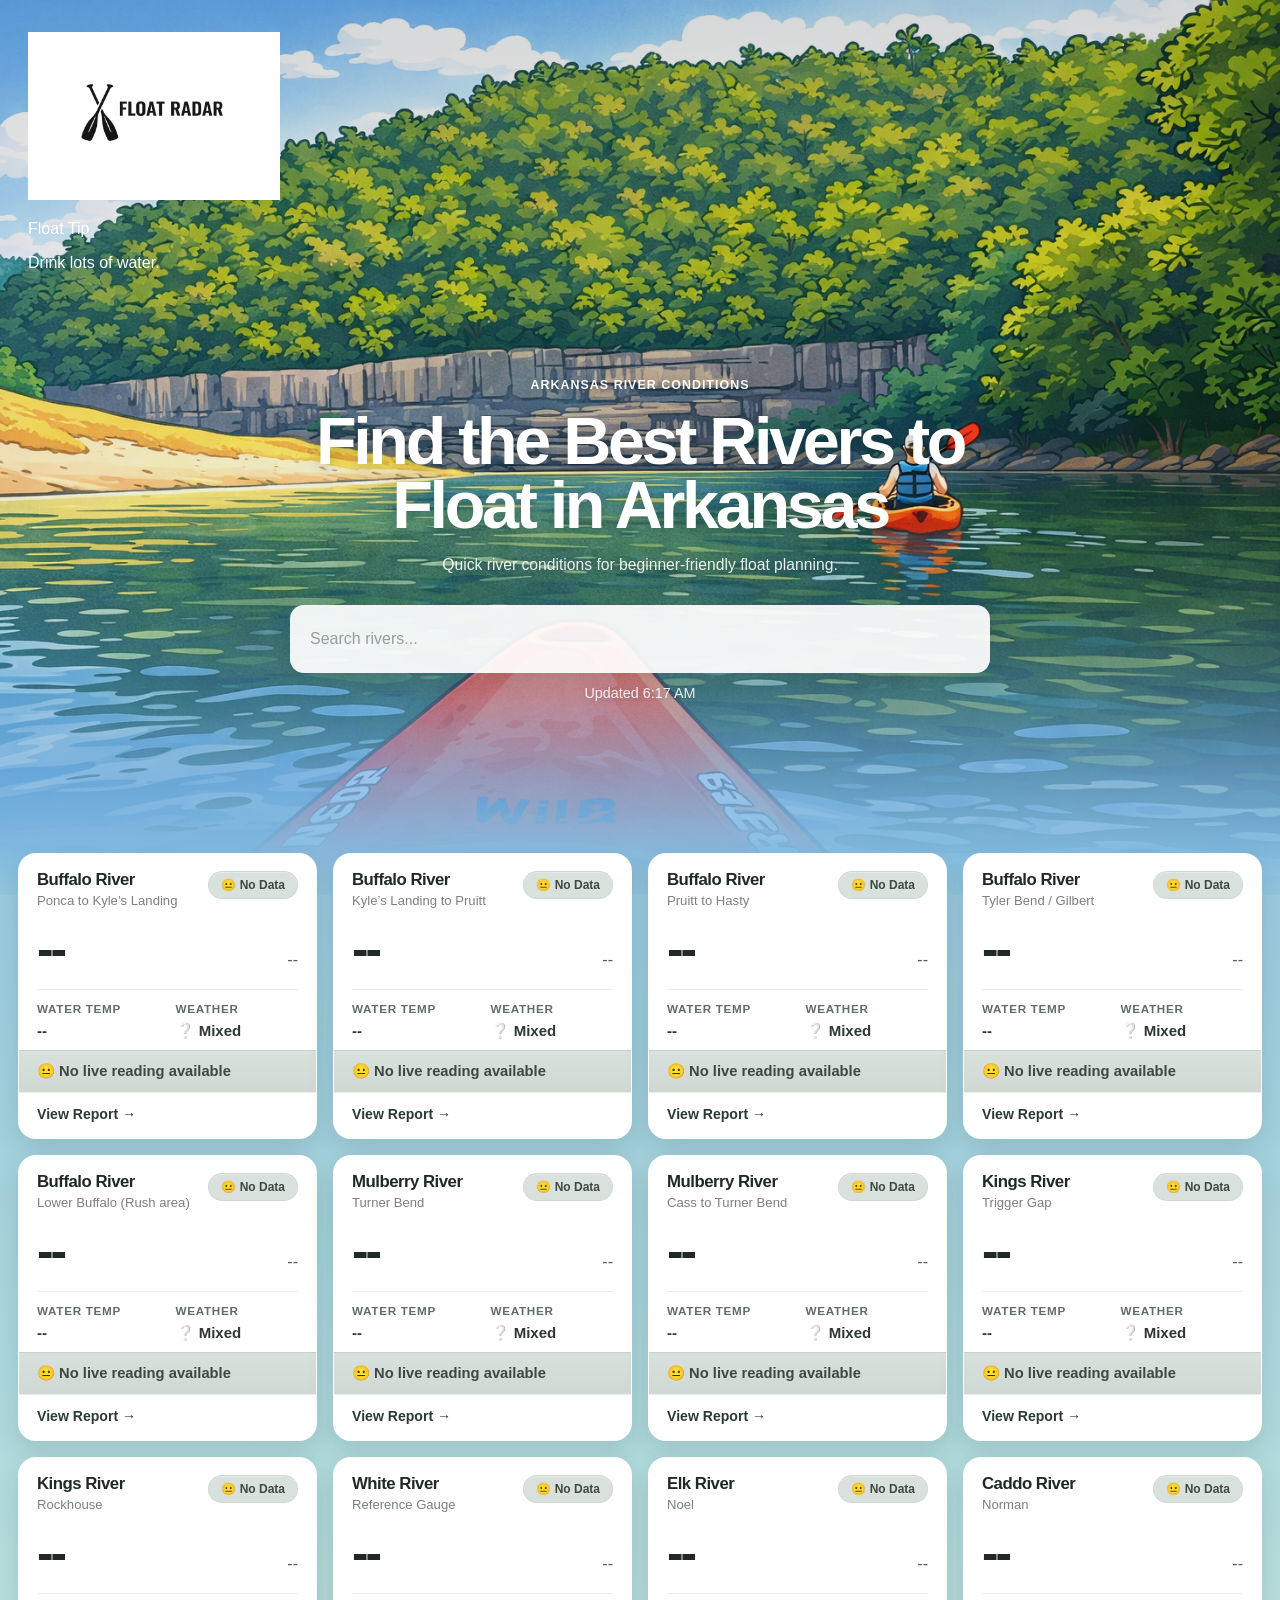
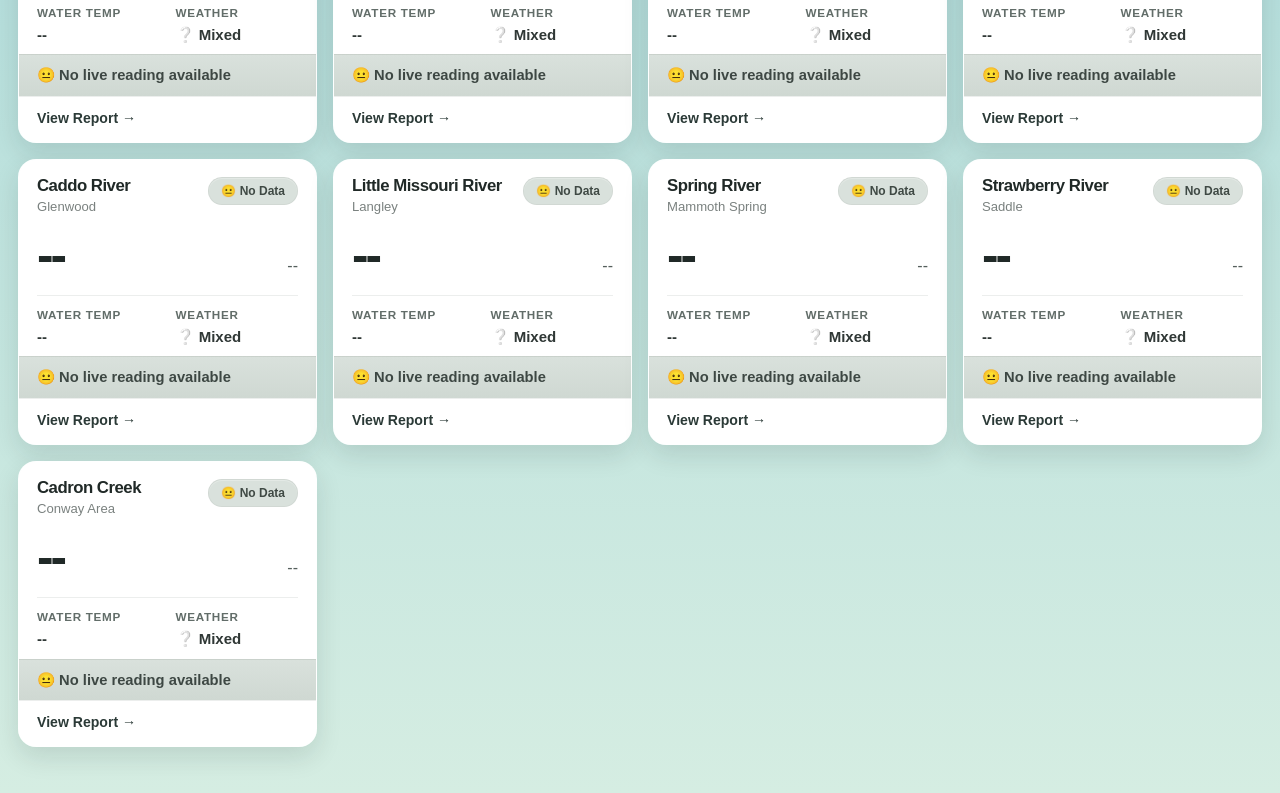
==== commit 9bc22b5a: "Update index.html" ====
--- a/index.html
+++ b/index.html
@@ -19,6 +19,11 @@
           alt="Float Radar"
         />
       </div>
+
+      <aside class="hero-tip-box" aria-live="polite">
+        <p class="hero-tip-label">Float Tip</p>
+        <p id="heroTipText" class="hero-tip-text">Drink lots of water.</p>
+      </aside>
     </div>
 
     <div class="hero-inner">
@@ -34,6 +39,7 @@
       </p>
 
       <div class="hero-search-wrap">
+        <label class="sr-only" for="riverSearch">Search rivers</label>
         <input
           id="riverSearch"
           class="hero-search"
--- a/style.css
+++ b/style.css
@@ -36,8 +36,6 @@
   --band-none: linear-gradient(180deg, #d9e1dc 0%, #cfd8d2 100%);
 
   --radius-card: 18px;
-  --radius-lg: 16px;
-  --radius-md: 12px;
 }
 
 * {
@@ -55,12 +53,12 @@
   background:
     linear-gradient(
       180deg,
-      #8ebceb 0%,
-      #97c4ee 12%,
-      #9fcdd8 28%,
-      #abd8d7 48%,
-      #c1e5db 74%,
-      #d9efe3 100%
+      #7faee3 0%,
+      #89b8e8 10%,
+      #93c2e8 24%,
+      #9dcddd 42%,
+      #b7dfdc 68%,
+      #d5ede2 100%
     );
 }
 
@@ -90,8 +88,6 @@
   border: 0;
 }
 
-/* HERO */
-
 .hero {
   position: relative;
   min-height: 640px;
@@ -116,12 +112,12 @@
       180deg,
       rgba(8, 14, 18, 0.16) 0%,
       rgba(8, 14, 18, 0.10) 24%,
-      rgba(8, 14, 18, 0.06) 52%,
-      rgba(143, 188, 235, 0.08) 68%,
-      rgba(143, 188, 235, 0.26) 78%,
-      rgba(151, 196, 238, 0.60) 88%,
-      rgba(159, 205, 216, 0.92) 96%,
-      rgba(171, 216, 215, 1) 100%
+      rgba(8, 14, 18, 0.06) 50%,
+      rgba(106, 158, 216, 0.14) 66%,
+      rgba(113, 168, 224, 0.40) 77%,
+      rgba(122, 178, 230, 0.76) 87%,
+      rgba(132, 188, 226, 0.96) 95%,
+      rgba(147, 199, 223, 1) 100%
     );
 }
 
@@ -130,30 +126,19 @@
   z-index: 2;
   max-width: 1360px;
   margin: 0 auto;
-  padding: 34px 28px 0;
+  padding: 32px 28px 0;
 }
 
 .brand {
   display: inline-flex;
   align-items: center;
-  gap: 12px;
-  color: rgba(255, 255, 255, 0.96);
-  font-family: Georgia, "Times New Roman", serif;
-  font-size: 1.3rem;
-  font-weight: 700;
-  letter-spacing: -0.02em;
-  text-shadow: 0 2px 8px rgba(0, 0, 0, 0.22);
-}
-
-.brand-mark {
-  display: inline-flex;
-  align-items: center;
-  justify-content: center;
-  width: 30px;
-  height: 30px;
-  font-size: 1.1rem;
-  line-height: 1;
-  opacity: 0.96;
+}
+
+.brand-logo {
+  display: block;
+  width: 252px;
+  height: auto;
+  object-fit: contain;
 }
 
 .hero-inner {
@@ -161,7 +146,7 @@
   z-index: 2;
   max-width: 1000px;
   margin: 0 auto;
-  padding: 90px 24px 176px;
+  padding: 90px 24px 194px;
   text-align: center;
 }
 
@@ -223,11 +208,9 @@
   text-shadow: 0 2px 8px rgba(0, 0, 0, 0.18);
 }
 
-/* MAIN */
-
 .app-shell {
   max-width: 1360px;
-  margin: -108px auto 46px;
+  margin: -42px auto 46px;
   padding: 0 18px 0;
   position: relative;
   z-index: 3;
@@ -455,8 +438,6 @@
   color: #2b3a37;
 }
 
-/* DETAIL PAGE */
-
 .detail-page {
   min-height: 100vh;
 }
@@ -676,8 +657,12 @@
     padding: 18px 16px 0;
   }
 
+  .brand-logo {
+    width: 200px;
+  }
+
   .hero-inner {
-    padding: 52px 16px 160px;
+    padding: 52px 16px 176px;
   }
 
   .hero h1 {
@@ -689,7 +674,7 @@
   }
 
   .app-shell {
-    margin: -92px auto 40px;
+    margin: -26px auto 40px;
     padding: 0 16px;
   }
 
@@ -729,7 +714,7 @@
   }
 
   .hero-inner {
-    padding: 46px 16px 132px;
+    padding: 46px 16px 146px;
   }
 
   .hero h1 {
@@ -755,12 +740,12 @@
     font-size: 0.88rem;
   }
 
-  .brand {
-    font-size: 1.02rem;
+  .brand-logo {
+    width: 164px;
   }
 
   .app-shell {
-    margin: -76px auto 34px;
+    margin: -12px auto 34px;
   }
 
   .river-grid {
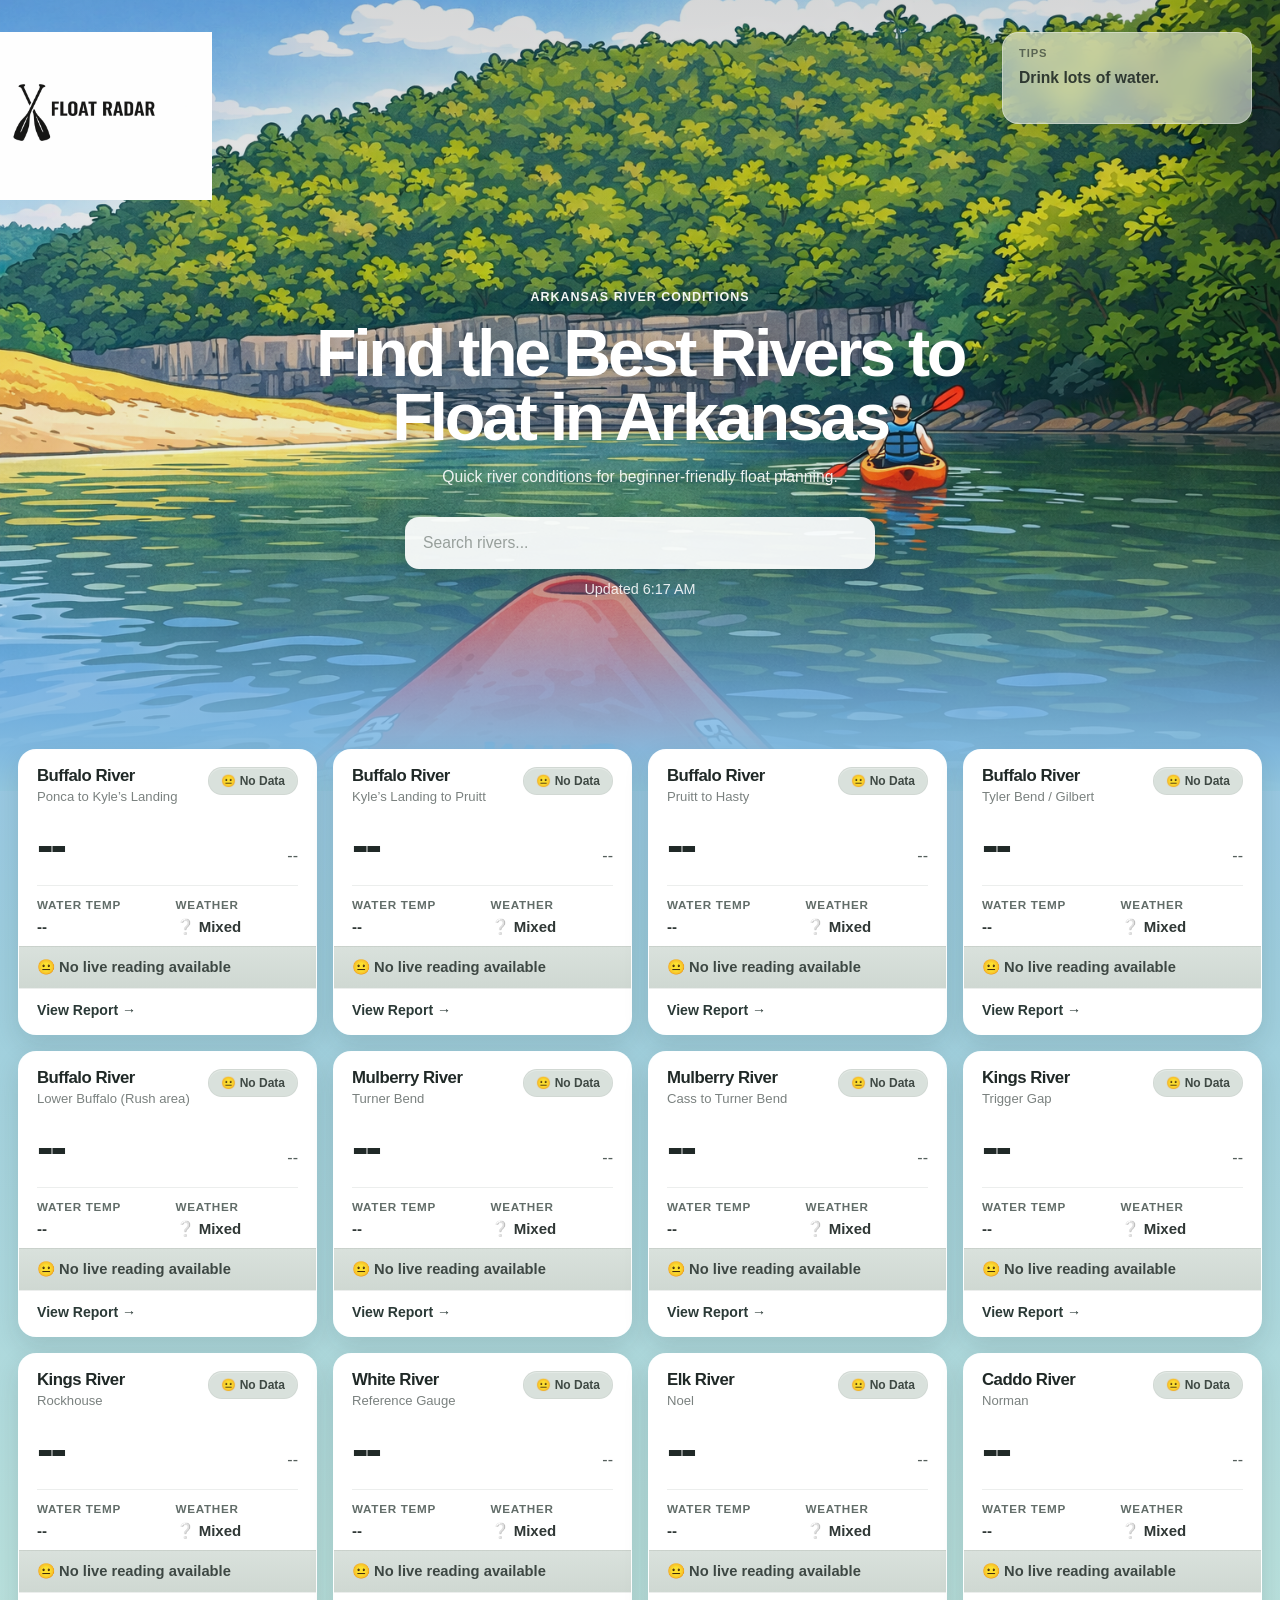
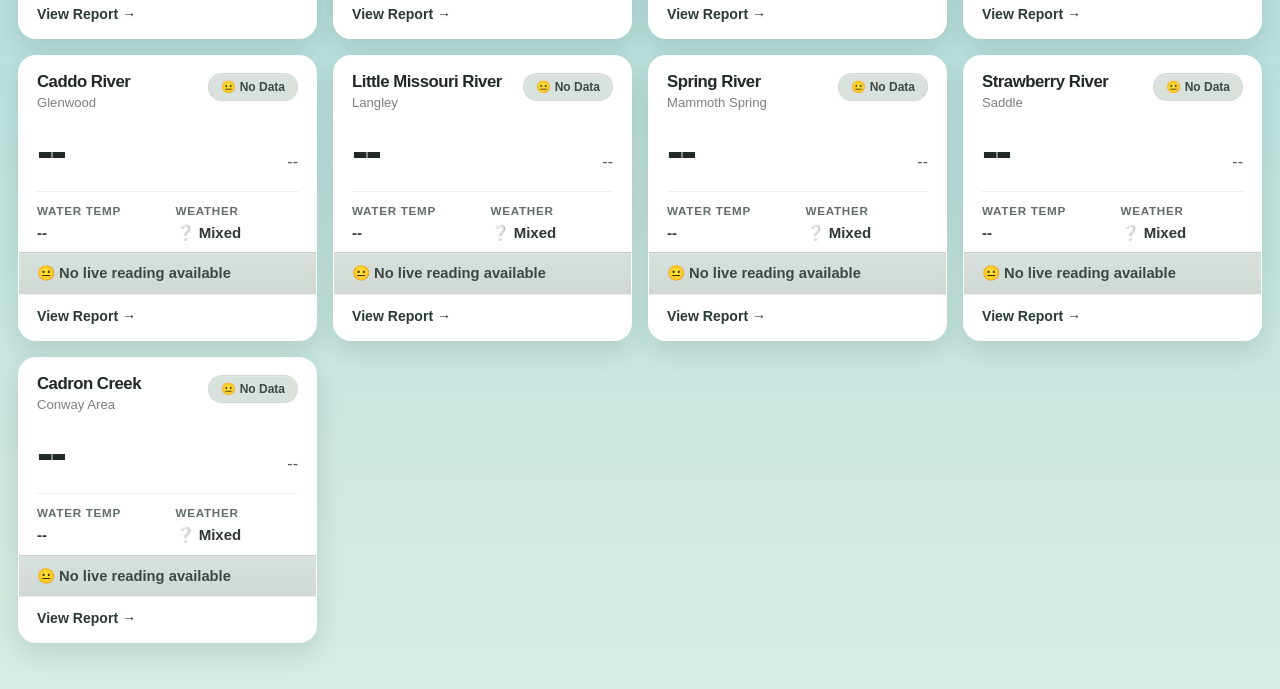
==== commit ae2f1cfa: "Update index.html" ====
--- a/index.html
+++ b/index.html
@@ -21,7 +21,7 @@
       </div>
 
       <aside class="hero-tip-box" aria-live="polite">
-        <p class="hero-tip-label">Float Tip</p>
+        <p class="hero-tip-label">Tips</p>
         <p id="heroTipText" class="hero-tip-text">Drink lots of water.</p>
       </aside>
     </div>
--- a/style.css
+++ b/style.css
@@ -127,11 +127,17 @@
   max-width: 1360px;
   margin: 0 auto;
   padding: 32px 28px 0;
+  display: flex;
+  justify-content: space-between;
+  align-items: flex-start;
+  gap: 24px;
 }
 
 .brand {
   display: inline-flex;
   align-items: center;
+  flex: 0 0 auto;
+  transform: translateX(-68px);
 }
 
 .brand-logo {
@@ -139,6 +145,37 @@
   width: 252px;
   height: auto;
   object-fit: contain;
+  mix-blend-mode: multiply;
+}
+
+.hero-tip-box {
+  width: 250px;
+  min-height: 92px;
+  padding: 14px 16px;
+  border-radius: 16px;
+  background: rgba(255, 255, 255, 0.54);
+  border: 1px solid rgba(255, 255, 255, 0.34);
+  backdrop-filter: blur(12px);
+  -webkit-backdrop-filter: blur(12px);
+  box-shadow: 0 10px 24px rgba(10, 20, 18, 0.08);
+  text-align: left;
+}
+
+.hero-tip-label {
+  margin: 0 0 8px;
+  font-size: 0.7rem;
+  font-weight: 800;
+  letter-spacing: 0.08em;
+  text-transform: uppercase;
+  color: rgba(33, 44, 39, 0.64);
+}
+
+.hero-tip-text {
+  margin: 0;
+  font-size: 0.98rem;
+  line-height: 1.45;
+  font-weight: 700;
+  color: rgba(29, 37, 34, 0.88);
 }
 
 .hero-inner {
@@ -181,19 +218,19 @@
 
 .hero-search-wrap {
   margin: 28px auto 0;
-  max-width: 700px;
+  max-width: 470px;
 }
 
 .hero-search {
   width: 100%;
-  height: 68px;
-  padding: 0 20px;
+  height: 52px;
+  padding: 0 18px;
   border: none;
   border-radius: 14px;
   outline: none;
   background: rgba(255, 255, 255, 0.92);
   box-shadow: 0 10px 20px rgba(15, 28, 24, 0.10);
-  font-size: 1rem;
+  font-size: 0.98rem;
   color: var(--text);
 }
 
@@ -646,6 +683,10 @@
   .river-grid {
     grid-template-columns: repeat(3, minmax(0, 1fr));
   }
+
+  .hero-tip-box {
+    width: 220px;
+  }
 }
 
 @media (max-width: 860px) {
@@ -655,12 +696,27 @@
 
   .hero-topbar {
     padding: 18px 16px 0;
+    gap: 16px;
+  }
+
+  .brand {
+    transform: translateX(-26px);
   }
 
   .brand-logo {
     width: 200px;
   }
 
+  .hero-tip-box {
+    width: 190px;
+    min-height: 84px;
+    padding: 12px 14px;
+  }
+
+  .hero-tip-text {
+    font-size: 0.9rem;
+  }
+
   .hero-inner {
     padding: 52px 16px 176px;
   }
@@ -669,8 +725,12 @@
     font-size: 3rem;
   }
 
+  .hero-search-wrap {
+    max-width: 380px;
+  }
+
   .hero-search {
-    height: 66px;
+    height: 50px;
   }
 
   .app-shell {
@@ -713,6 +773,15 @@
     object-position: center 40%;
   }
 
+  .hero-topbar {
+    flex-direction: column;
+    align-items: flex-start;
+  }
+
+  .brand {
+    transform: none;
+  }
+
   .hero-inner {
     padding: 46px 16px 146px;
   }
@@ -728,11 +797,12 @@
 
   .hero-search-wrap {
     margin-top: 26px;
+    max-width: 320px;
   }
 
   .hero-search {
-    height: 58px;
-    font-size: 0.98rem;
+    height: 48px;
+    font-size: 0.95rem;
     border-radius: 14px;
   }
 
@@ -744,6 +814,12 @@
     width: 164px;
   }
 
+  .hero-tip-box {
+    width: 100%;
+    max-width: 240px;
+    min-height: 0;
+  }
+
   .app-shell {
     margin: -12px auto 34px;
   }
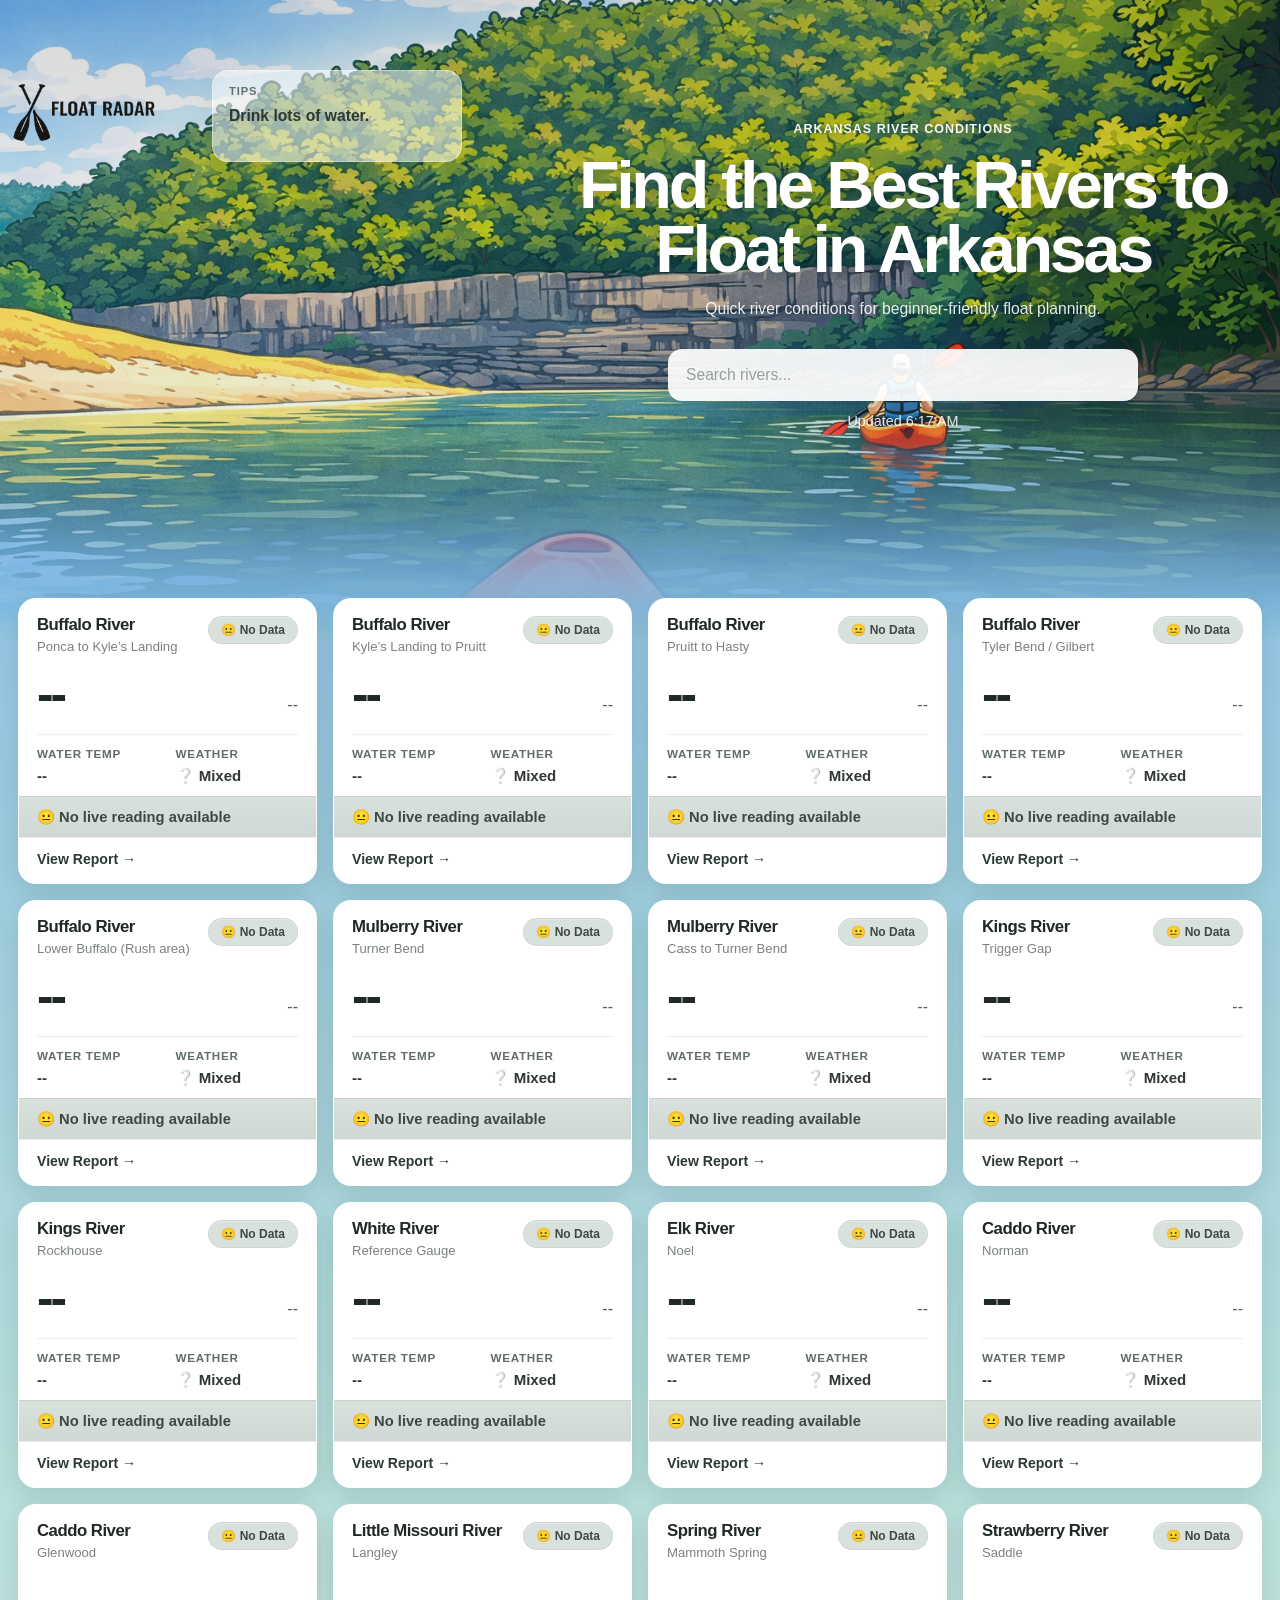
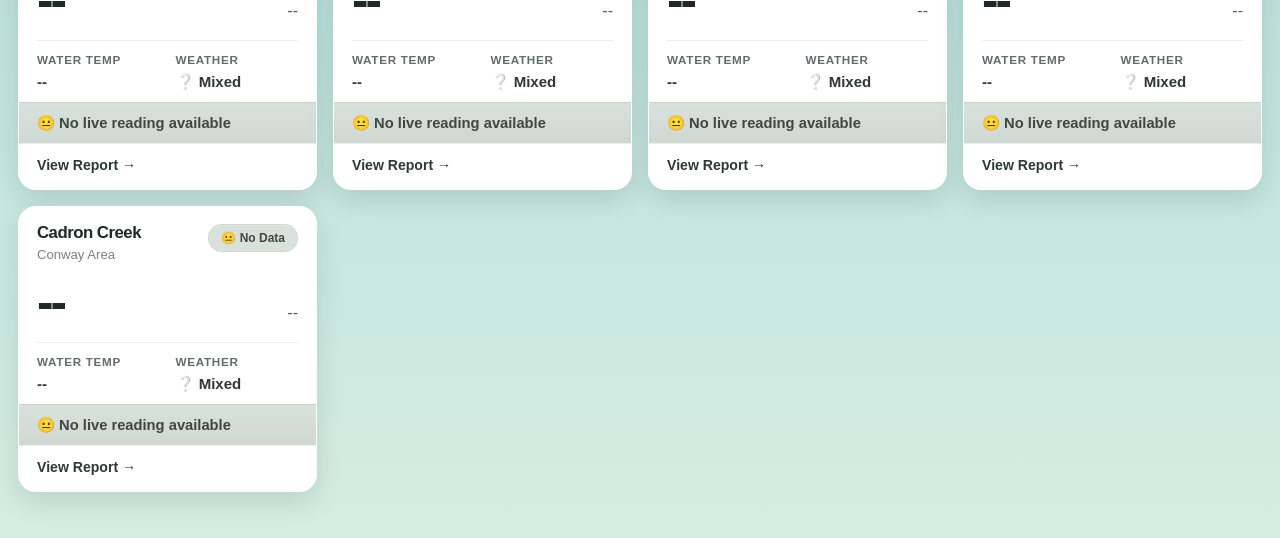
==== commit 03db1727: "Update index.html" ====
--- a/index.html
+++ b/index.html
@@ -14,11 +14,10 @@
     <div class="hero-topbar">
       <div class="brand">
         <img
-          class="brand-logo"
-          src="images/float-radar-logo.png"
-          alt="Float Radar"
-        />
-      </div>
+  class="brand-logo"
+  src="images/logo.png"
+  alt="Float Radar"
+/>
 
       <aside class="hero-tip-box" aria-live="polite">
         <p class="hero-tip-label">Tips</p>
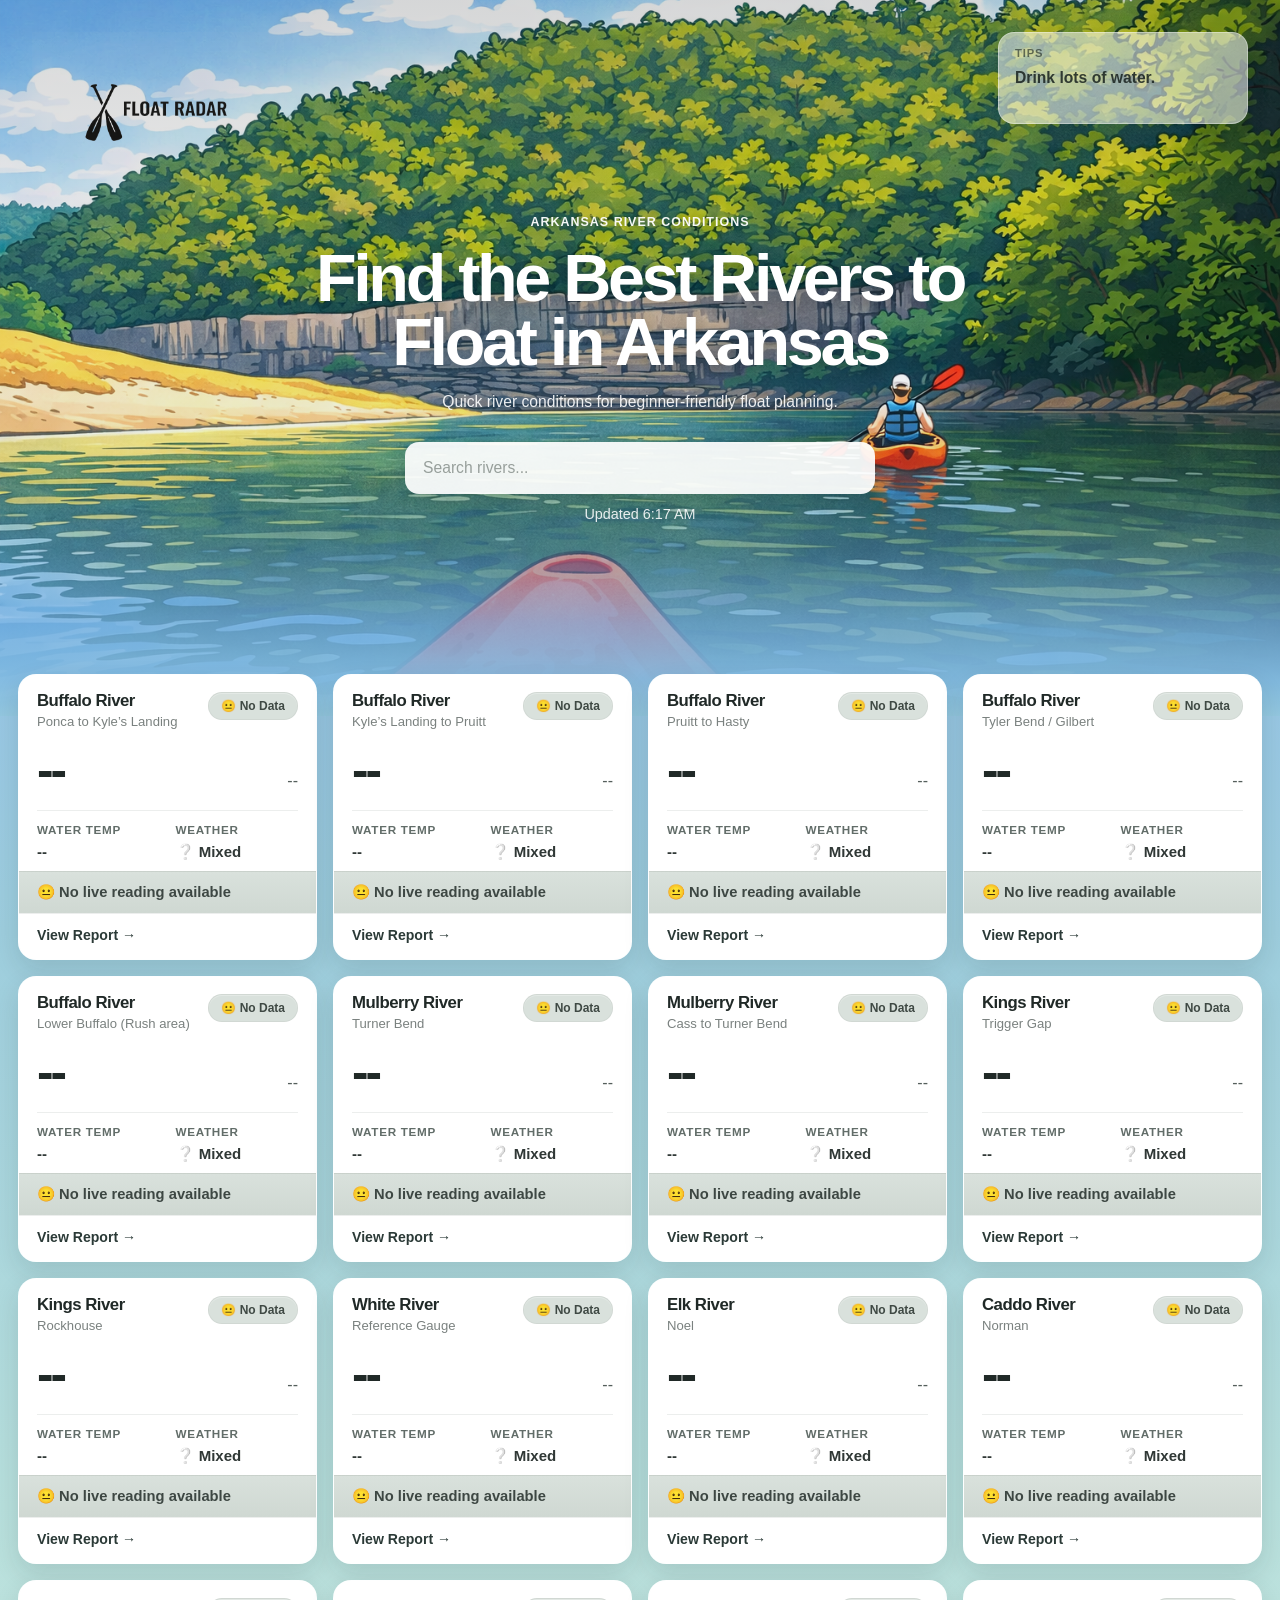
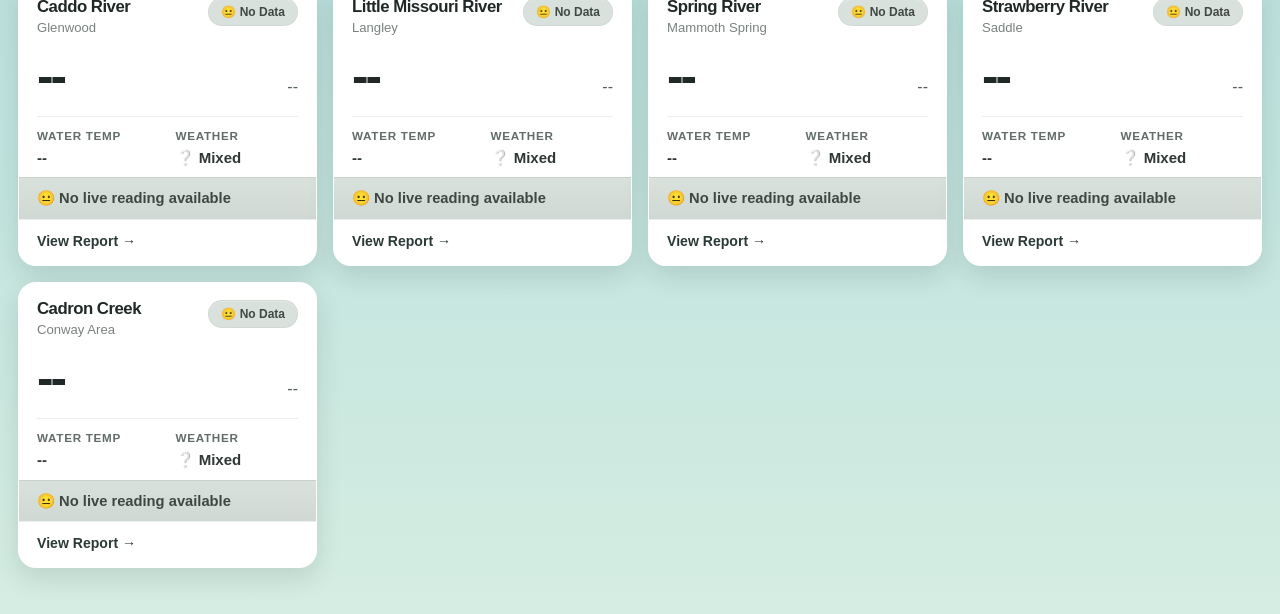
==== commit b18aadf7: "Update index.html" ====
--- a/index.html
+++ b/index.html
@@ -14,10 +14,11 @@
     <div class="hero-topbar">
       <div class="brand">
         <img
-  class="brand-logo"
-  src="images/logo.png"
-  alt="Float Radar"
-/>
+          class="brand-logo"
+          src="images/logo.png"
+          alt="Float Radar"
+        />
+      </div>
 
       <aside class="hero-tip-box" aria-live="polite">
         <p class="hero-tip-label">Tips</p>
--- a/style.css
+++ b/style.css
@@ -122,22 +122,21 @@
 }
 
 .hero-topbar {
-  position: relative;
-  z-index: 2;
-  max-width: 1360px;
-  margin: 0 auto;
-  padding: 32px 28px 0;
-  display: flex;
-  justify-content: space-between;
-  align-items: flex-start;
-  gap: 24px;
+  position: absolute;
+  inset: 0;
+  z-index: 4;
+  pointer-events: none;
 }
 
 .brand {
+  position: absolute;
+  top: 32px;
+  left: 32px;
   display: inline-flex;
   align-items: center;
   flex: 0 0 auto;
-  transform: translateX(-68px);
+  transform: none;
+  pointer-events: auto;
 }
 
 .brand-logo {
@@ -149,6 +148,9 @@
 }
 
 .hero-tip-box {
+  position: absolute;
+  top: 32px;
+  right: 32px;
   width: 250px;
   min-height: 92px;
   padding: 14px 16px;
@@ -159,6 +161,7 @@
   -webkit-backdrop-filter: blur(12px);
   box-shadow: 0 10px 24px rgba(10, 20, 18, 0.08);
   text-align: left;
+  pointer-events: auto;
 }
 
 .hero-tip-label {
@@ -183,7 +186,7 @@
   z-index: 2;
   max-width: 1000px;
   margin: 0 auto;
-  padding: 90px 24px 194px;
+  padding: 215px 24px 194px;
   text-align: center;
 }
 
@@ -700,7 +703,7 @@
   }
 
   .brand {
-    transform: translateX(-26px);
+    transform: none;
   }
 
   .brand-logo {
@@ -718,7 +721,7 @@
   }
 
   .hero-inner {
-    padding: 52px 16px 176px;
+    padding: 170px 16px 176px;
   }
 
   .hero h1 {
@@ -774,7 +777,8 @@
   }
 
   .hero-topbar {
-    flex-direction: column;
+    padding: 16px 16px 0;
+    flex-direction: row;
     align-items: flex-start;
   }
 
@@ -783,7 +787,7 @@
   }
 
   .hero-inner {
-    padding: 46px 16px 146px;
+    padding: 150px 16px 146px;
   }
 
   .hero h1 {
@@ -811,13 +815,24 @@
   }
 
   .brand-logo {
-    width: 164px;
+    width: 132px;
   }
 
   .hero-tip-box {
-    width: 100%;
-    max-width: 240px;
+    width: 176px;
+    max-width: 176px;
     min-height: 0;
+    padding: 10px 12px;
+  }
+
+  .hero-tip-label {
+    margin-bottom: 6px;
+    font-size: 0.64rem;
+  }
+
+  .hero-tip-text {
+    font-size: 0.78rem;
+    line-height: 1.35;
   }
 
   .app-shell {
